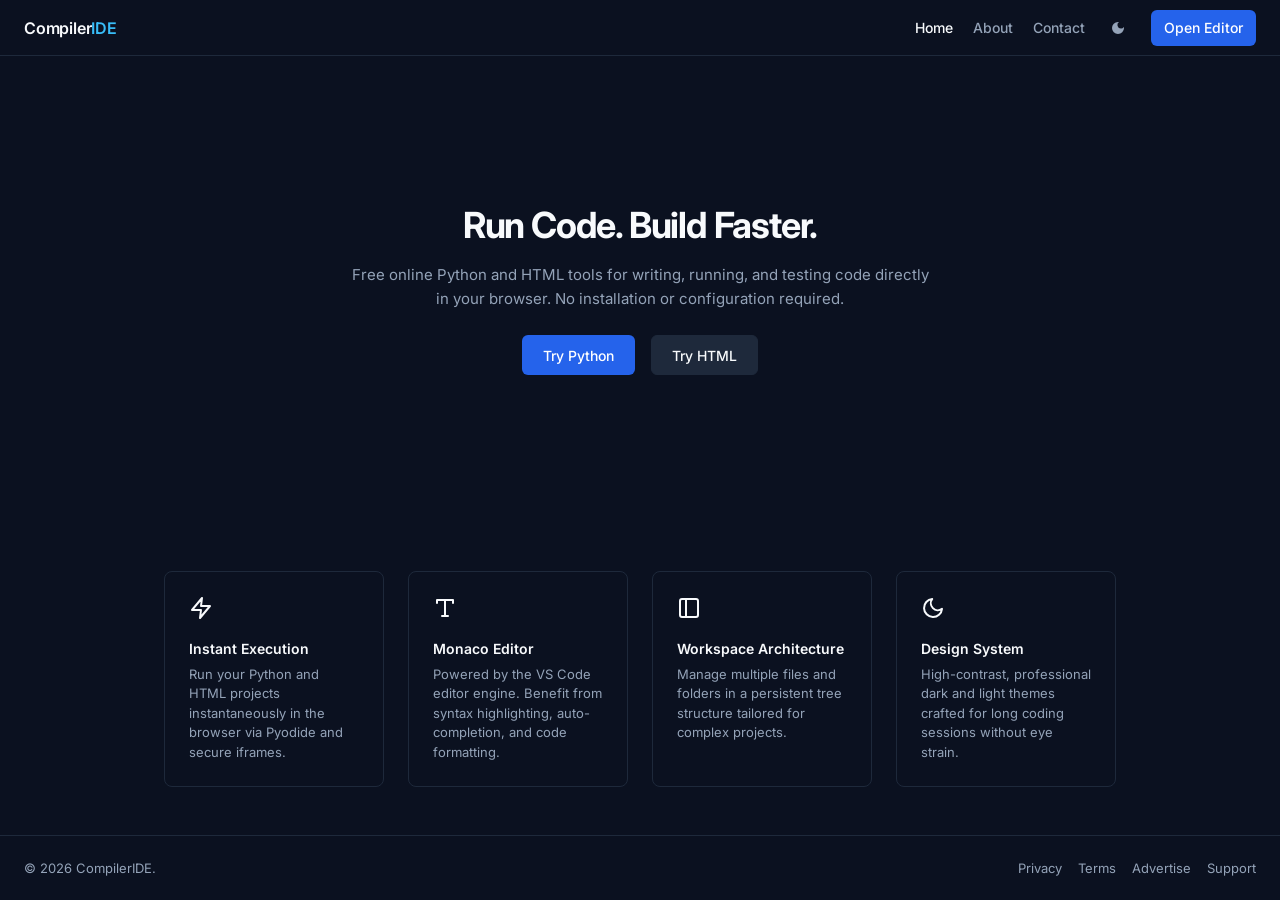
==== frontend/index.html @ 3b5682fc "feat: integrate Google Analytics (GA4) and add sitemap/robots.txt" ====
<!DOCTYPE html>
<html lang="en">

<head>
    <meta charset="UTF-8">
    <meta name="viewport" content="width=device-width, initial-scale=1.0">
    <title>CompilerIDE | Professional Online Code Execution</title>
    <meta name="description"
        content="Professional online coding environment supporting HTML, CSS, JavaScript and Python. Code anywhere, instantly.">
    <link
        href="https://fonts.googleapis.com/css2?family=Inter:wght@400;500;600;700&family=JetBrains+Mono:wght@400;500&display=swap"
        rel="stylesheet">
    <link rel="stylesheet" href="css/reset.css">
    <link rel="stylesheet" href="css/variables.css">
    <link rel="stylesheet" href="css/components.css">
    <link rel="stylesheet" href="css/pages.css">
    <link rel="icon" href="/favicon.svg" type="image/svg+xml">
    <!-- Google tag (gtag.js) -->
    <script async src="https://www.googletagmanager.com/gtag/js?id=G-QVVTV058YR"></script>
    <script>
        window.dataLayer = window.dataLayer || [];
        function gtag() { dataLayer.push(arguments); }
        gtag('js', new Date());

        gtag('config', 'G-QVVTV058YR');
    </script>
</head>

<body class="theme-dark page-static">
    <nav class="page-nav">
        <a href="/" class="logo menu-link">Compiler<span class="highlight">IDE</span></a>
        <div class="page-nav-links">
            <a href="/" class="menu-link active">Home</a>
            <a href="/about" class="menu-link">About</a>
            <a href="/contact" class="menu-link">Contact</a>
            <button id="theme-toggle" class="theme-toggle-btn" title="Toggle Theme">
                <svg class="theme-icon" viewBox="0 0 24 24" fill="currentColor">
                    <path
                        d="M12 3a9 9 0 1 0 9 9c0-.46-.04-.92-.1-1.36a5.389 5.389 0 0 1-4.4 2.26 5.403 5.403 0 0 1-3.14-9.8c-.44-.06-.9-.1-1.36-.1z" />
                </svg>
            </button>
            <a href="/html-compiler" class="btn btn-primary">Open Editor</a>
        </div>
    </nav>

    <!-- Hero Section -->
    <div class="home-container">
        <h1 class="hero-title">Run Code. Build Faster.</h1>
        <p class="hero-subtitle">Free online Python and HTML tools for writing, running, and testing code directly in
            your browser. No installation or configuration required.</p>

        <div class="hero-actions">
            <a href="/python-compiler" class="btn btn-primary btn-large">Try Python</a>
            <a href="/html-compiler" class="btn btn-secondary btn-large">Try HTML</a>
        </div>
    </div>

    <!-- Features Section -->
    <section class="features-section">
        <div class="features-grid">
            <div class="feature-item">
                <svg width="24" height="24" viewBox="0 0 24 24" fill="none" class="feature-icon" stroke="currentColor"
                    stroke-width="2" stroke-linecap="round" stroke-linejoin="round">
                    <polygon points="13 2 3 14 12 14 11 22 21 10 12 10 13 2" />
                </svg>
                <h3>Instant Execution</h3>
                <p>Run your Python and HTML projects instantaneously in the browser via Pyodide and secure iframes.</p>
            </div>
            <div class="feature-item">
                <svg width="24" height="24" viewBox="0 0 24 24" fill="none" class="feature-icon" stroke="currentColor"
                    stroke-width="2" stroke-linecap="round" stroke-linejoin="round">
                    <polyline points="4 7 4 4 20 4 20 7" />
                    <line x1="9" y1="20" x2="15" y2="20" />
                    <line x1="12" y1="4" x2="12" y2="20" />
                </svg>
                <h3>Monaco Editor</h3>
                <p>Powered by the VS Code editor engine. Benefit from syntax highlighting, auto-completion, and code
                    formatting.</p>
            </div>
            <div class="feature-item">
                <svg width="24" height="24" viewBox="0 0 24 24" fill="none" class="feature-icon" stroke="currentColor"
                    stroke-width="2" stroke-linecap="round" stroke-linejoin="round">
                    <rect x="3" y="3" width="18" height="18" rx="2" ry="2" />
                    <line x1="9" y1="3" x2="9" y2="21" />
                </svg>
                <h3>Workspace Architecture</h3>
                <p>Manage multiple files and folders in a persistent tree structure tailored for complex projects.</p>
            </div>
            <div class="feature-item">
                <svg width="24" height="24" viewBox="0 0 24 24" fill="none" class="feature-icon" stroke="currentColor"
                    stroke-width="2" stroke-linecap="round" stroke-linejoin="round">
                    <path d="M21 12.79A9 9 0 1 1 11.21 3 7 7 0 0 0 21 12.79z" />
                </svg>
                <h3>Design System</h3>
                <p>High-contrast, professional dark and light themes crafted for long coding sessions without eye
                    strain.</p>
            </div>
        </div>
    </section>

    <!-- Footer -->
    <footer class="page-footer">
        <div class="footer-left">
            <span>&copy; 2026 CompilerIDE.</span>
        </div>
        <div class="footer-right">
            <a href="/privacy">Privacy</a>
            <a href="/terms">Terms</a>
            <a href="/advertise">Advertise</a>
            <a href="/contact">Support</a>
        </div>
    </footer>

    <script src="js/theme.js?v=4"></script>
</body>

</html>
---- frontend/css/variables.css ----
:root {
    --font-primary: 'Inter', -apple-system, BlinkMacSystemFont, "Segoe UI", Roboto, sans-serif;
    --font-mono: 'JetBrains Mono', 'Fira Code', 'Consolas', 'Courier New', monospace;
    --resizer-size: 6px;
    --header-height: 56px;

    /* Spacing system */
    --space-1: 4px;
    --space-2: 8px;
    --space-3: 12px;
    --space-4: 16px;
    --space-5: 20px;
    --space-6: 24px;
    --space-8: 32px;
    --space-10: 40px;
    --space-12: 48px;
    --space-16: 64px;

    /* Radii */
    --radius-sm: 6px;
    --radius-md: 8px;
    --radius-lg: 12px;

    /* Animation Tokens */
    --transition-fast: 0.15s ease;
}

/* Dark Theme (Professional Slate/Indigo) */
.theme-dark {
    --bg-body: #0B1120;
    --bg-header: #0B1120;
    --bg-panel: #0F172A;
    --bg-console: #0F172A;
    --border-color: #1E293B;

    --text-base: #F8FAFC;
    --text-muted: #94A3B8;
    --text-highlight: #38BDF8;
    --text-error: #F87171;
    --text-warn: #FBBF24;
    --text-info: #38BDF8;
    --text-success: #4ADE80;

    --resizer-bg: #1E293B;
    --resizer-hover: #2563EB;

    --btn-bg: #1E293B;
    --btn-bg-hover: #334155;
    --btn-text: #F8FAFC;

    --btn-primary-bg: #2563EB;
    --btn-primary-hover: #1D4ED8;
    --btn-primary-text: #FFFFFF;

    --btn-danger-bg: #DC2626;
    --btn-danger-hover: #B91C1C;
    --btn-danger-text: #FFFFFF;

    --tab-bg: #0B1120;
    --tab-active-bg: #0F172A;
    --tab-border: #2563EB;
    --tab-hover-bg: #1E293B;
}

/* Light Theme (Muted Whites/Off-whites/Indigo) */
.theme-light {
    --bg-body: #F8FAFC;
    --bg-header: #FFFFFF;
    --bg-panel: #FFFFFF;
    --bg-console: #F8FAFC;
    --border-color: #E2E8F0;

    --text-base: #0F172A;
    --text-muted: #64748B;
    --text-highlight: #2563EB;
    --text-error: #DC2626;
    --text-warn: #D97706;
    --text-info: #2563EB;
    --text-success: #16A34A;

    --resizer-bg: #E2E8F0;
    --resizer-hover: #2563EB;

    --btn-bg: #F1F5F9;
    --btn-bg-hover: #E2E8F0;
    --btn-text: #0F172A;

    --btn-primary-bg: #2563EB;
    --btn-primary-hover: #1D4ED8;
    --btn-primary-text: #FFFFFF;

    --btn-danger-bg: #DC2626;
    --btn-danger-hover: #B91C1C;
    --btn-danger-text: #FFFFFF;

    --tab-bg: #F8FAFC;
    --tab-active-bg: #FFFFFF;
    --tab-border: #2563EB;
    --tab-hover-bg: #F1F5F9;
}
---- frontend/css/components.css ----
/* Buttons */
.btn {
    padding: 0 var(--space-3);
    height: 36px;
    font-size: 14px;
    font-weight: 500;
    border-radius: var(--radius-sm);
    background-color: var(--btn-bg);
    color: var(--btn-text);
    border: 1px solid var(--border-color);
    transition: background-color var(--transition-fast), border-color var(--transition-fast);
    display: inline-flex;
    align-items: center;
    justify-content: center;
    cursor: pointer;
    font-family: inherit;
    gap: var(--space-2);
}

.btn:hover:not(:disabled) {
    background-color: var(--btn-bg-hover);
}

.btn:disabled {
    opacity: 0.5;
    cursor: not-allowed;
}

.btn-primary {
    background-color: var(--btn-primary-bg);
    color: var(--btn-primary-text);
    border-color: transparent;
}

.btn-primary:hover:not(:disabled) {
    background-color: var(--btn-primary-hover);
}

.btn-danger {
    background-color: var(--btn-danger-bg);
    color: var(--btn-danger-text);
    border-color: transparent;
}

.btn-danger:hover:not(:disabled) {
    background-color: var(--btn-danger-hover);
}

.btn-small {
    height: 28px;
    padding: 0 var(--space-2);
    font-size: 13px;
}

.btn-active {
    background-color: var(--btn-primary-bg) !important;
    color: #fff !important;
    border-color: transparent !important;
}

.header-actions {
    display: flex;
    gap: var(--space-2);
    align-items: center;
}

.header-divider {
    width: 1px;
    height: 20px;
    background-color: var(--border-color);
    margin: 0 var(--space-1);
}

.lang-selector {
    background-color: var(--bg-body);
    color: var(--text-base);
    border: 1px solid var(--border-color);
    border-radius: var(--radius-sm);
    padding: var(--space-1) var(--space-4) var(--space-1) var(--space-2);
    font-family: inherit;
    font-size: 13px;
    height: 28px;
    outline: none;
    cursor: pointer;
    transition: border-color var(--transition-fast);
}

.lang-selector:hover,
.lang-selector:focus {
    border-color: var(--text-highlight);
}

/* Tabs */
.editor-tabs {
    display: flex;
    gap: 0;
    height: 100%;
    align-items: flex-end;
}

.tab {
    padding: var(--space-2) var(--space-4);
    background-color: var(--tab-bg);
    color: var(--text-muted);
    font-size: 14px;
    border-radius: 0;
    border-top: 2px solid transparent;
    transition: all var(--transition-fast);
    cursor: pointer;
    outline: none;
    border: none;
    border-right: 1px solid var(--border-color);
}

.tab:hover {
    background-color: var(--tab-hover-bg);
    color: var(--text-base);
}

.tab.active {
    background-color: var(--tab-active-bg);
    border-top: 2px solid var(--tab-border);
    color: var(--text-base);
    font-weight: 500;
}

/* Toggle Switch */
.theme-toggle {
    display: flex;
    align-items: center;
    margin-left: var(--space-3);
}

.switch {
    position: relative;
    display: inline-block;
    width: 36px;
    height: 20px;
}

.switch input {
    opacity: 0;
    width: 0;
    height: 0;
}

.slider {
    position: absolute;
    cursor: pointer;
    top: 0;
    left: 0;
    right: 0;
    bottom: 0;
    background-color: var(--border-color);
    transition: .2s ease;
}

.slider:before {
    position: absolute;
    content: "";
    height: 14px;
    width: 14px;
    left: 3px;
    bottom: 3px;
    background-color: var(--text-muted);
    transition: .2s ease;
}

input:checked+.slider {
    background-color: var(--btn-primary-bg);
}

input:checked+.slider:before {
    transform: translateX(16px);
    background-color: #FFFFFF;
}

.slider.round {
    border-radius: var(--radius-lg);
}

.slider.round:before {
    border-radius: 50%;
}

/* Checkbox */
.checkbox-label {
    font-size: 14px;
    display: flex;
    align-items: center;
    gap: var(--space-2);
    cursor: pointer;
    color: var(--text-base);
}

/* Toast Notifications */
.toast {
    position: fixed;
    bottom: var(--space-6);
    left: 50%;
    transform: translateX(-50%) translateY(8px);
    background-color: var(--bg-panel);
    color: var(--text-base);
    border: 1px solid var(--border-color);
    border-radius: var(--radius-sm);
    padding: var(--space-2) var(--space-4);
    font-size: 13px;
    font-family: var(--font-primary);
    box-shadow: 0 4px 12px rgba(0, 0, 0, 0.15);
    z-index: 9999;
    opacity: 0;
    transition: opacity 0.2s ease, transform 0.2s ease;
    pointer-events: none;
}

.toast.toast-visible {
    opacity: 1;
    transform: translateX(-50%) translateY(0);
}

.toast.toast-success {
    border-color: #16A34A;
}

.toast.toast-error {
    border-color: var(--btn-danger-bg);
}

.toast.toast-info {
    border-color: var(--btn-primary-bg);
}

/* Snippets Panel */
.snippets-panel {
    position: fixed;
    width: 280px;
    background-color: var(--bg-panel);
    border: 1px solid var(--border-color);
    border-radius: var(--radius-md);
    box-shadow: 0 8px 24px rgba(0, 0, 0, 0.2);
    z-index: 200;
    overflow: hidden;
}

.snippets-panel.hidden {
    display: none;
}

.snippets-header {
    padding: var(--space-2) var(--space-4);
    font-size: 12px;
    font-weight: 600;
    text-transform: uppercase;
    letter-spacing: 0.05em;
    color: var(--text-muted);
    border-bottom: 1px solid var(--border-color);
    background-color: var(--bg-header);
}

.snippets-list {
    list-style: none;
    padding: var(--space-2) 0;
    max-height: 320px;
    overflow-y: auto;
}

.snippet-item {
    display: flex;
    flex-direction: column;
    padding: var(--space-2) var(--space-4);
    cursor: pointer;
    transition: background-color var(--transition-fast);
}

.snippet-item:hover {
    background-color: var(--btn-bg-hover);
}

.snippet-label {
    font-size: 13px;
    font-weight: 500;
    color: var(--text-base);
}

.snippet-desc {
    font-size: 12px;
    color: var(--text-muted);
    margin-top: 2px;
}
---- frontend/css/pages.css ----
body.page-static {
    background-color: var(--bg-body);
    color: var(--text-base);
    min-height: 100vh;
    display: flex;
    flex-direction: column;
    font-family: var(--font-primary);
    margin: 0;
    padding: 0;
    overflow-y: auto !important;
}

/* ===== Page Navigation ===== */
.page-nav {
    width: 100%;
    height: var(--header-height);
    background-color: var(--bg-header);
    border-bottom: 1px solid var(--border-color);
    padding: 0 var(--space-6);
    display: flex;
    justify-content: space-between;
    align-items: center;
    position: sticky;
    top: 0;
    z-index: 100;
}

.page-nav .logo {
    text-decoration: none;
    font-weight: 600;
    font-size: 16px;
    color: var(--text-base);
    letter-spacing: -0.2px;
}

.page-nav .logo .highlight {
    color: var(--text-highlight);
}

.page-nav-links {
    display: flex;
    gap: var(--space-5);
    align-items: center;
}

.page-nav-links a:not(.btn) {
    color: var(--text-muted);
    text-decoration: none;
    font-size: 14px;
    font-weight: 500;
    transition: color var(--transition-fast);
}

.page-nav-links a:not(.btn):hover,
.page-nav-links a.active:not(.btn) {
    color: var(--text-base);
}

.theme-toggle-btn {
    background: transparent;
    border: 1px solid transparent;
    color: var(--text-muted);
    cursor: pointer;
    padding: var(--space-1);
    display: flex;
    align-items: center;
    justify-content: center;
    border-radius: var(--radius-sm);
    transition: background-color var(--transition-fast), color var(--transition-fast);
}

.theme-toggle-btn:hover {
    background: var(--btn-bg);
    color: var(--text-base);
}

.theme-icon {
    width: 16px;
    height: 16px;
}

/* ===== Page Container (For Privacy/Terms/Contact) ===== */
.page-container {
    width: 100%;
    max-width: 760px;
    margin: var(--space-16) auto;
    background-color: transparent;
    padding: 0 var(--space-6);
}

.page-container h1 {
    font-size: 28px;
    color: var(--text-base);
    font-weight: 600;
    margin-bottom: var(--space-6);
    letter-spacing: -0.3px;
}

.page-container h2 {
    font-size: 20px;
    color: var(--text-base);
    font-weight: 600;
    margin-top: var(--space-8);
    margin-bottom: var(--space-4);
}

.page-container p,
.page-container ul {
    font-size: 14px;
    line-height: 1.6;
    color: var(--text-muted);
    margin-bottom: var(--space-4);
}

.page-container ul {
    padding-left: var(--space-5);
}

.page-container a {
    color: var(--text-highlight);
    text-decoration: none;
}

.page-container a:hover {
    text-decoration: underline;
}

/* ===== Homepage Hero ===== */
.home-container {
    display: flex;
    flex-direction: column;
    align-items: center;
    justify-content: center;
    text-align: center;
    padding: 80px var(--space-6);
    flex: 1;
}

.hero-title {
    font-size: 36px;
    color: var(--text-base);
    letter-spacing: -1.2px;
    font-weight: 700;
    margin-bottom: var(--space-4);
}

.hero-subtitle {
    font-size: 15px;
    color: var(--text-muted);
    max-width: 580px;
    margin-bottom: var(--space-6);
    line-height: 1.6;
}

.hero-actions {
    display: flex;
    gap: var(--space-4);
}

.btn-large {
    height: 40px;
    padding: 0 var(--space-5);
    font-size: 14px;
}

.btn-secondary {
    background-color: var(--btn-bg);
    color: var(--btn-text);
    border: 1px solid var(--border-color);
}

.btn-secondary:hover {
    background-color: var(--btn-bg-hover);
}

/* ===== Features Section ===== */
.features-section {
    width: 100%;
    max-width: 1000px;
    margin: 0 auto;
    padding: var(--space-12) var(--space-6);
}

.features-grid {
    display: grid;
    grid-template-columns: repeat(auto-fit, minmax(220px, 1fr));
    gap: var(--space-6);
}

.feature-item {
    padding: var(--space-6);
    background: transparent;
    border: 1px solid var(--border-color);
    border-radius: var(--radius-md);
    text-align: left;
}

.feature-icon {
    margin-bottom: var(--space-4);
    color: var(--text-base);
}

.feature-item h3 {
    font-size: 14px;
    font-weight: 600;
    color: var(--text-base);
    margin-bottom: var(--space-2);
}

.feature-item p {
    color: var(--text-muted);
    font-size: 13px;
    line-height: 1.5;
}

/* ===== Contact Form ===== */
.contact-form {
    display: flex;
    flex-direction: column;
    gap: var(--space-4);
    max-width: 480px;
}

.contact-form input,
.contact-form textarea {
    width: 100%;
    padding: var(--space-3) var(--space-4);
    background: transparent;
    border: 1px solid var(--border-color);
    border-radius: var(--radius-sm);
    color: var(--text-base);
    font-family: inherit;
    font-size: 14px;
    outline: none;
    transition: border-color var(--transition-fast);
}

.contact-form input:focus,
.contact-form textarea:focus {
    border-color: var(--text-highlight);
}

.contact-form button {
    align-self: flex-start;
}

/* ===== Global Page Footer ===== */
.page-footer {
    width: 100%;
    padding: var(--space-6);
    border-top: 1px solid var(--border-color);
    display: flex;
    justify-content: space-between;
    align-items: center;
    margin-top: auto;
}

.page-footer .footer-left {
    color: var(--text-muted);
    font-size: 13px;
}

.page-footer .footer-right {
    display: flex;
    gap: var(--space-4);
}

.page-footer .footer-right a {
    color: var(--text-muted);
    text-decoration: none;
    font-size: 13px;
}

.page-footer .footer-right a:hover {
    color: var(--text-base);
}

/* ===== Responsive ===== */
@media (max-width: 768px) {
    .page-nav {
        padding: 0 var(--space-4);
    }

    .page-nav-links {
        gap: var(--space-3);
    }

    .page-nav .logo span {
        display: none;
    }

    .home-container {
        padding: var(--space-12) var(--space-4);
    }

    .hero-title {
        font-size: 32px;
    }

    .hero-actions {
        flex-direction: column;
        width: 100%;
        max-width: 300px;
    }

    .features-grid {
        grid-template-columns: 1fr;
    }
}
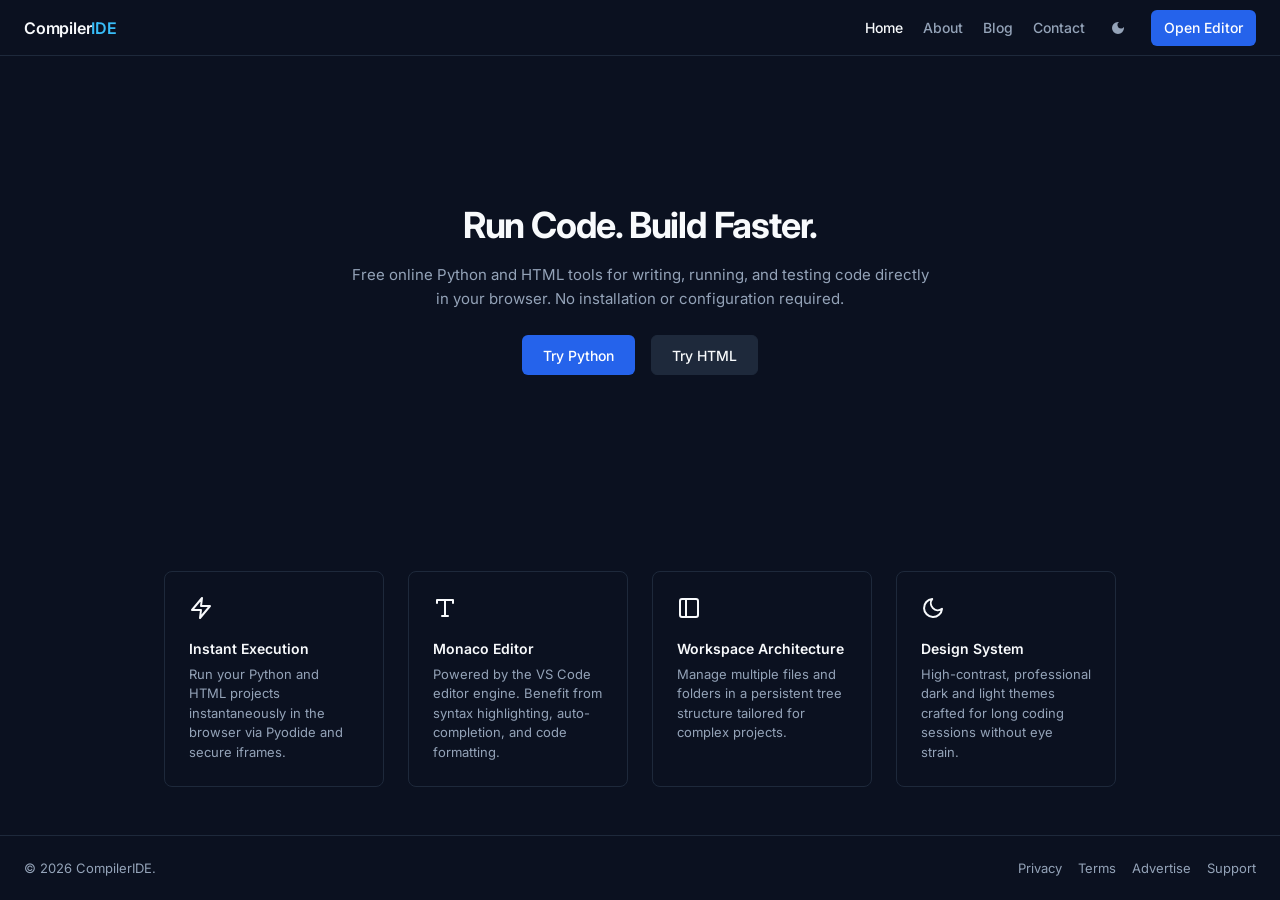
==== commit 22c710d9: "feat: complete headless WP blog implementation" ====
--- a/frontend/index.html
+++ b/frontend/index.html
@@ -32,6 +32,7 @@
         <div class="page-nav-links">
             <a href="/" class="menu-link active">Home</a>
             <a href="/about" class="menu-link">About</a>
+            <a href="/blog" class="menu-link">Blog</a>
             <a href="/contact" class="menu-link">Contact</a>
             <button id="theme-toggle" class="theme-toggle-btn" title="Toggle Theme">
                 <svg class="theme-icon" viewBox="0 0 24 24" fill="currentColor">
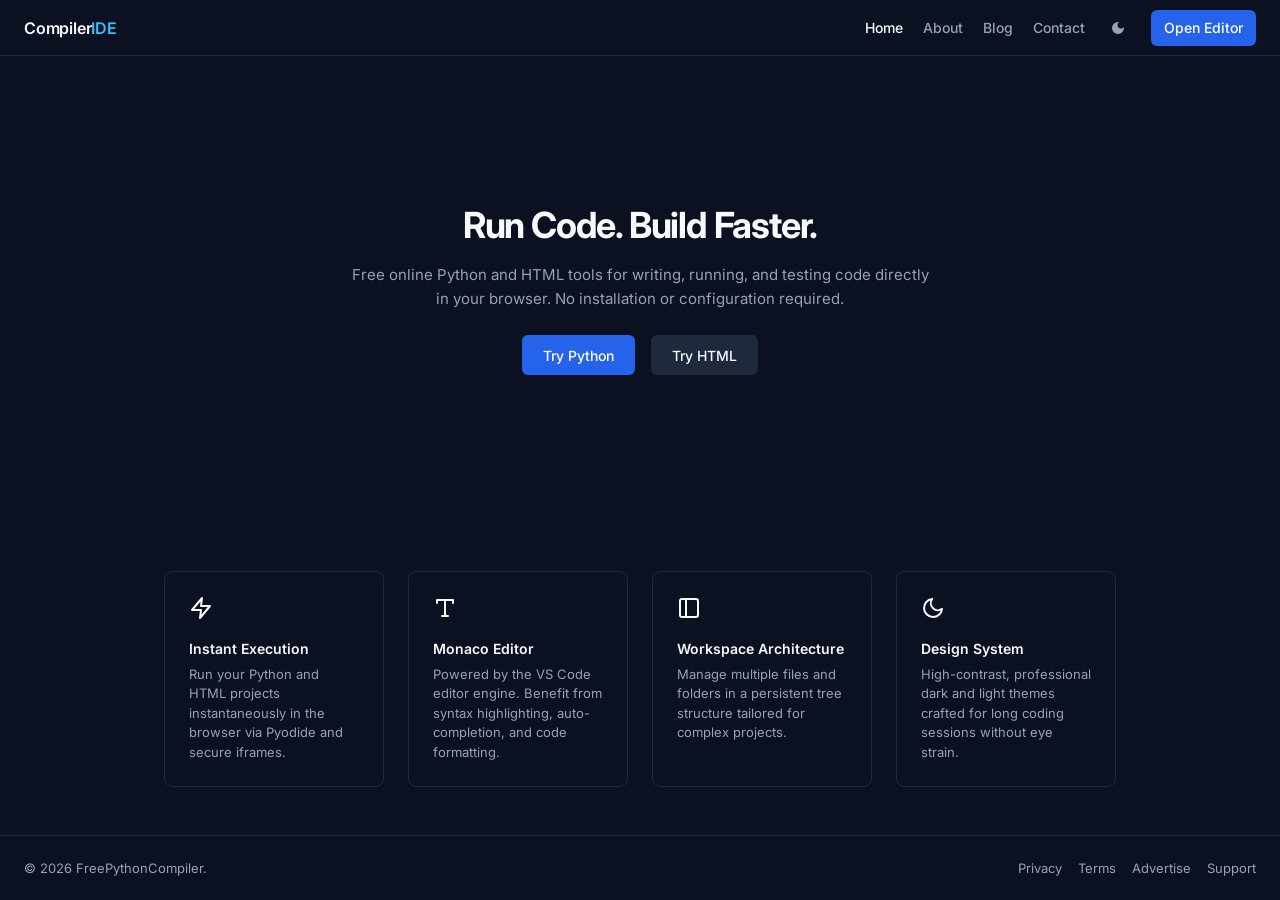
==== commit fce70d21: "feat: rebrand to FreePythonCompiler and integrate matplotlib pyodide plotting" ====
--- a/frontend/index.html
+++ b/frontend/index.html
@@ -4,7 +4,7 @@
 <head>
     <meta charset="UTF-8">
     <meta name="viewport" content="width=device-width, initial-scale=1.0">
-    <title>CompilerIDE | Professional Online Code Execution</title>
+    <title>FreePythonCompiler | Professional Online Code Execution</title>
     <meta name="description"
         content="Professional online coding environment supporting HTML, CSS, JavaScript and Python. Code anywhere, instantly.">
     <link
@@ -15,6 +15,41 @@
     <link rel="stylesheet" href="css/components.css">
     <link rel="stylesheet" href="css/pages.css">
     <link rel="icon" href="/favicon.svg" type="image/svg+xml">
+    <!-- Canonical URL -->
+    <link rel="canonical" href="https://freepythoncompiler.com/" />
+
+    <!-- Open Graph / Facebook -->
+    <meta property="og:type" content="website">
+    <meta property="og:url" content="https://freepythoncompiler.com/">
+    <meta property="og:title" content="FreePythonCompiler - Free Online Python & HTML Compiler">
+    <meta property="og:description"
+        content="Run Python and HTML code instantly in your browser with FreePythonCompiler. Fast, free, and secure online compiler.">
+
+    <!-- Twitter -->
+    <meta property="twitter:card" content="summary_large_image">
+    <meta property="twitter:url" content="https://freepythoncompiler.com/">
+    <meta property="twitter:title" content="FreePythonCompiler - Free Online Python & HTML Compiler">
+    <meta property="twitter:description"
+        content="Run Python and HTML code instantly in your browser with FreePythonCompiler. Fast, free, and secure online compiler.">
+
+    <!-- AEO Structured Data Schema -->
+    <script type="application/ld+json">
+    {
+      "@context": "https://schema.org",
+      "@type": "SoftwareApplication",
+      "name": "FreePythonCompiler",
+      "operatingSystem": "Web",
+      "applicationCategory": "DeveloperApplication",
+      "url": "https://freepythoncompiler.com/",
+      "description": "A free, fast, and secure online compiler platform for Python and HTML.",
+      "offers": {
+        "@type": "Offer",
+        "price": "0",
+        "priceCurrency": "USD"
+      }
+    }
+    </script>
+
     <!-- Google tag (gtag.js) -->
     <script async src="https://www.googletagmanager.com/gtag/js?id=G-QVVTV058YR"></script>
     <script>
@@ -102,7 +137,7 @@
     <!-- Footer -->
     <footer class="page-footer">
         <div class="footer-left">
-            <span>&copy; 2026 CompilerIDE.</span>
+            <span>&copy; 2026 FreePythonCompiler.</span>
         </div>
         <div class="footer-right">
             <a href="/privacy">Privacy</a>
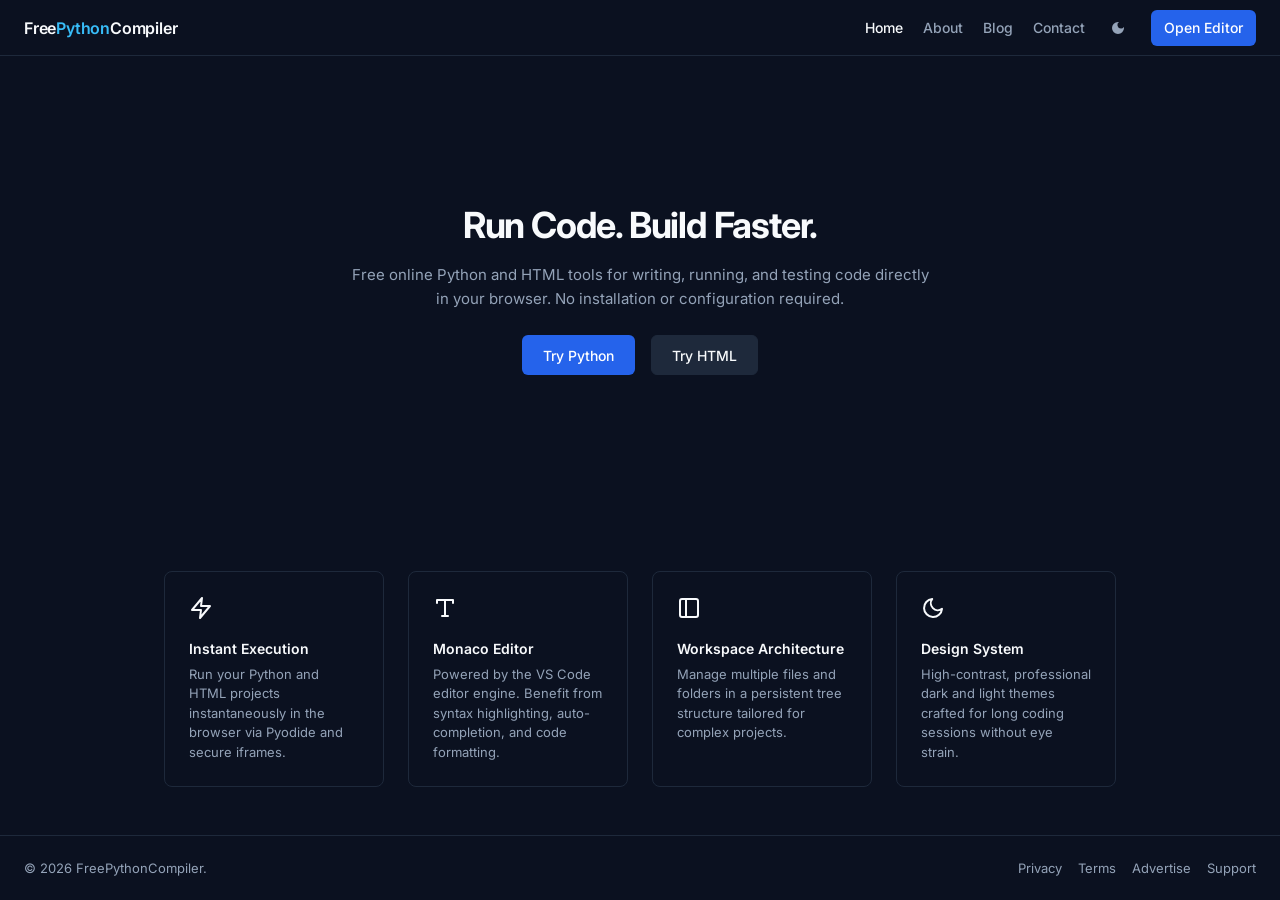
==== commit a35c17e3: "fix: update logo branding from CompilerIDE to FreePythonCompiler across all pages" ====
--- a/frontend/index.html
+++ b/frontend/index.html
@@ -63,7 +63,7 @@
 
 <body class="theme-dark page-static">
     <nav class="page-nav">
-        <a href="/" class="logo menu-link">Compiler<span class="highlight">IDE</span></a>
+        <a href="/" class="logo menu-link">Free<span class="highlight">Python</span>Compiler</a>
         <div class="page-nav-links">
             <a href="/" class="menu-link active">Home</a>
             <a href="/about" class="menu-link">About</a>
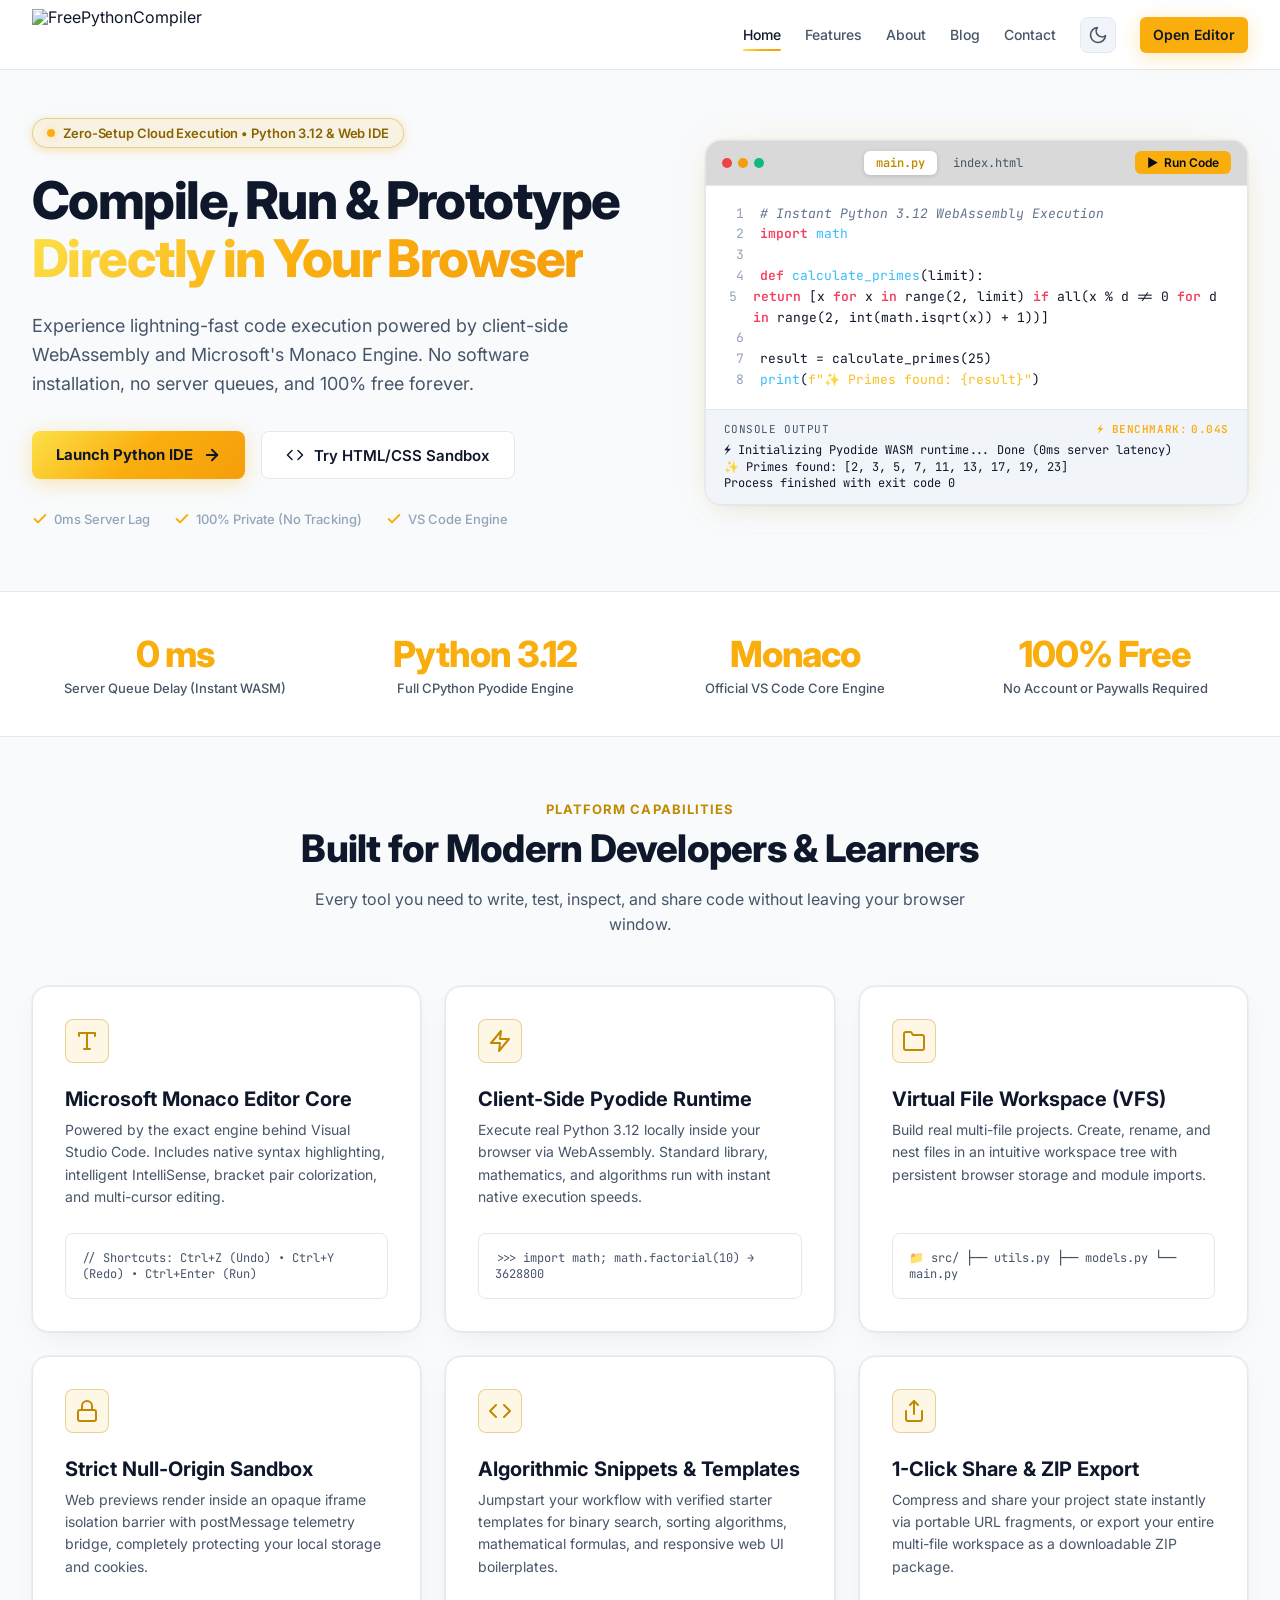
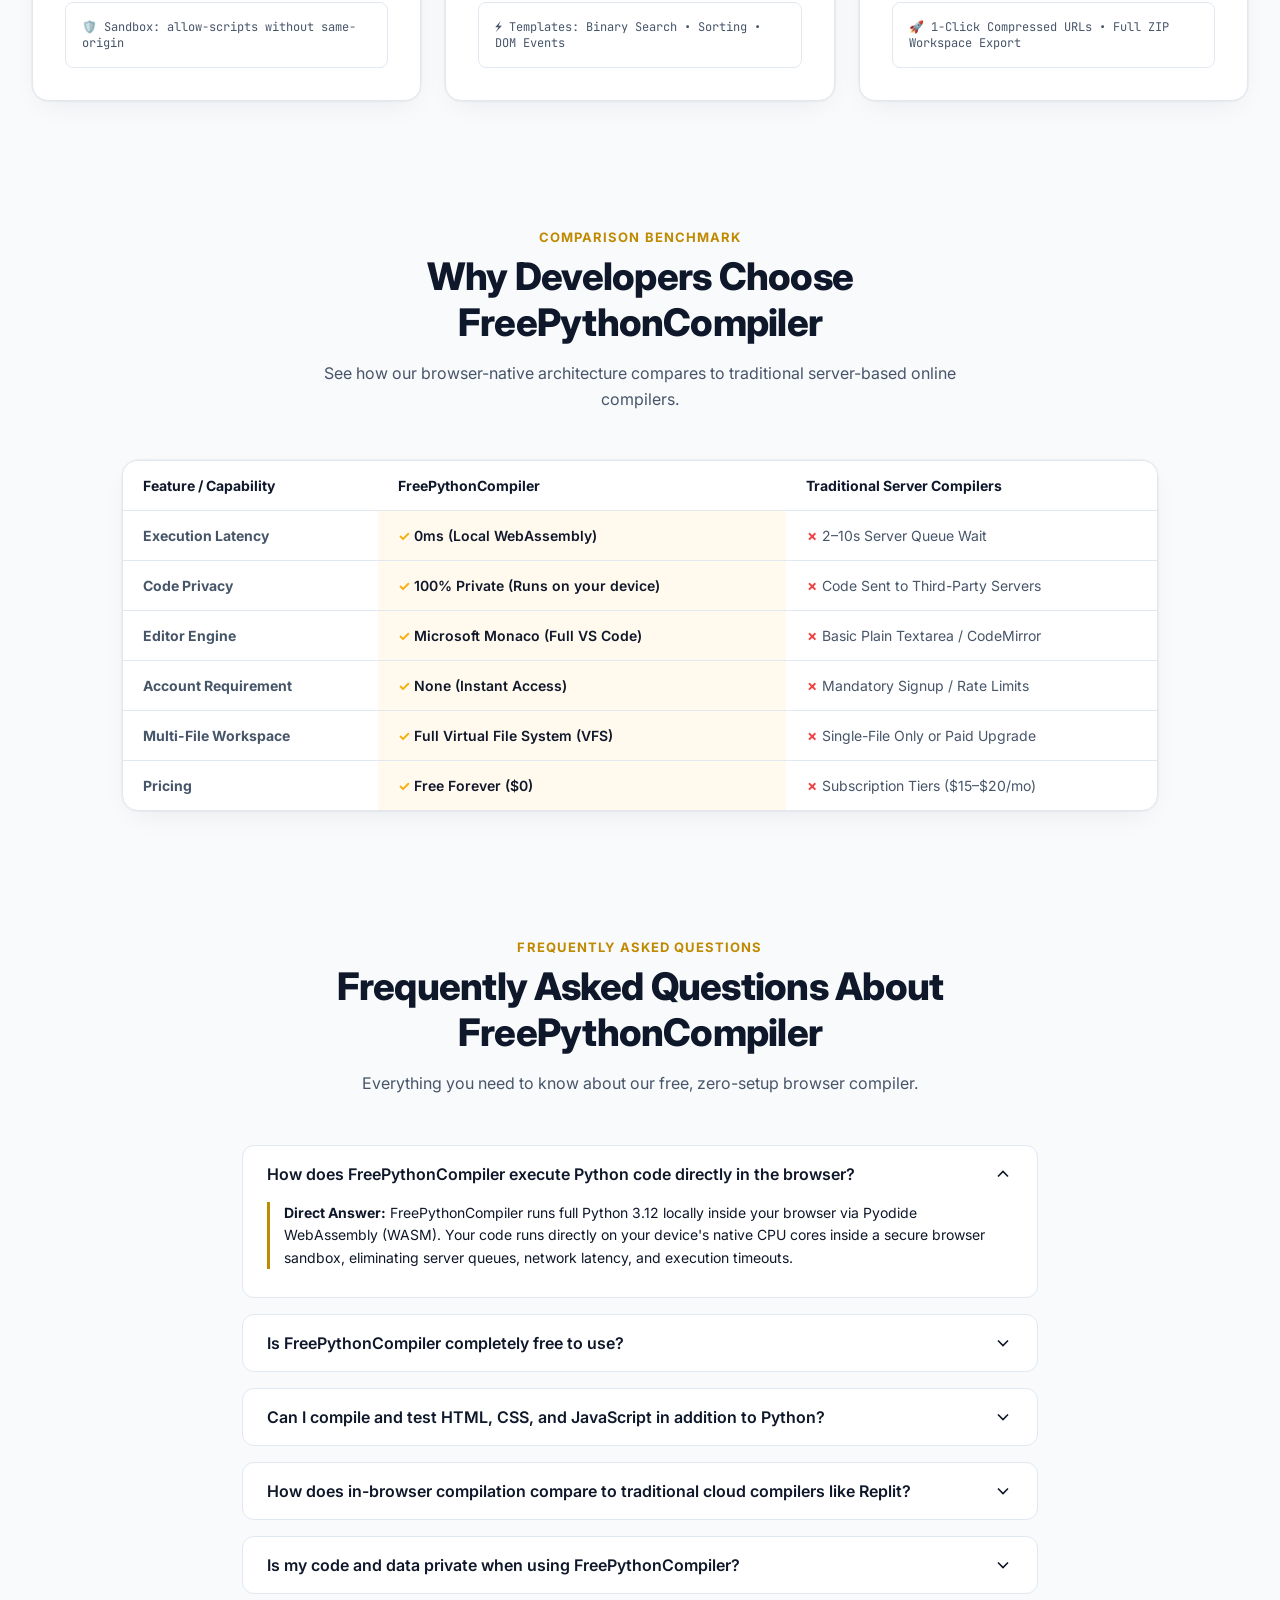
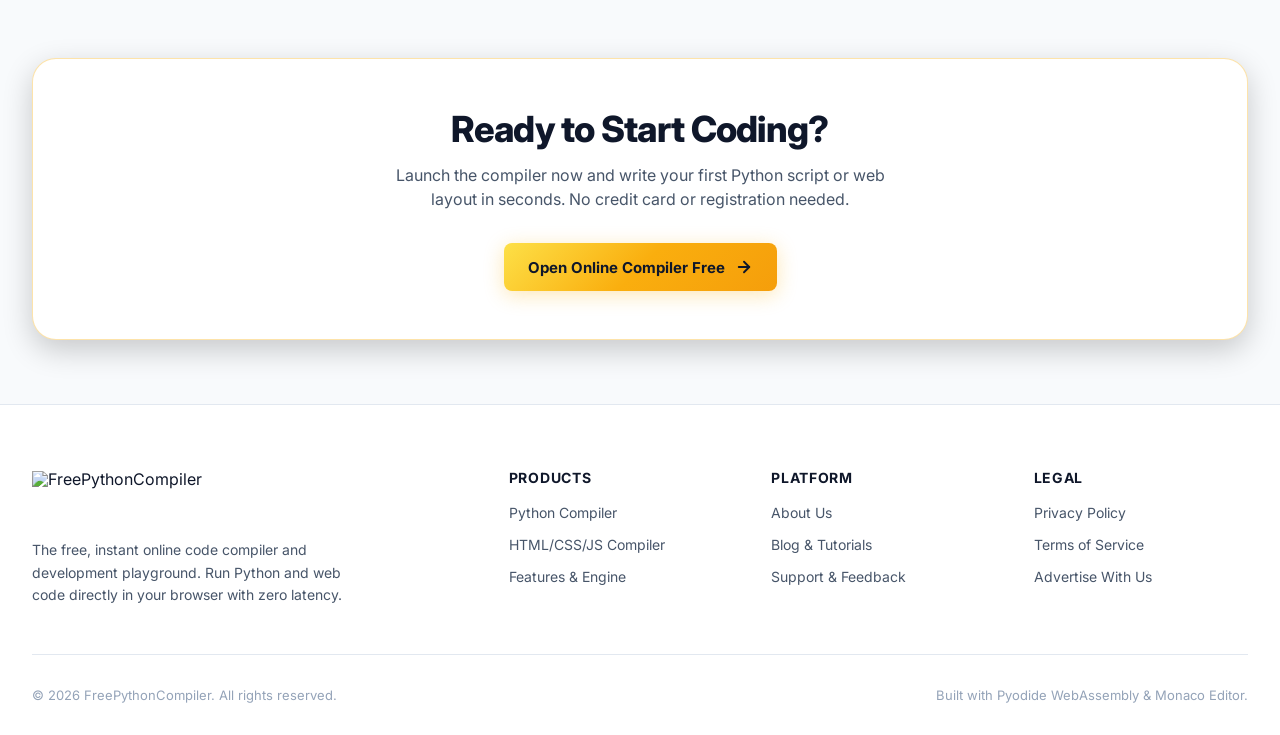
==== commit c9ed8b45: "feat: design system branding, 20-point SEO/GEO optimization, and consistent UI/FAQ architecture" ====
--- a/frontend/index.html
+++ b/frontend/index.html
@@ -4,52 +4,31 @@
 <head>
     <meta charset="UTF-8">
     <meta name="viewport" content="width=device-width, initial-scale=1.0">
-    <title>FreePythonCompiler | Professional Online Code Execution</title>
-    <meta name="description"
-        content="Professional online coding environment supporting HTML, CSS, JavaScript and Python. Code anywhere, instantly.">
-    <link
-        href="https://fonts.googleapis.com/css2?family=Inter:wght@400;500;600;700&family=JetBrains+Mono:wght@400;500&display=swap"
-        rel="stylesheet">
+    <title>Free Online Python Compiler & Web IDE | FreePythonCompiler</title>
+    <meta name="robots" content="index, follow, max-image-preview:large, max-snippet:-1, max-video-preview:-1">
+    <meta name="description" content="Run Python 3.12 and web code instantly in your browser with zero latency. Free Monaco Editor with Pyodide WebAssembly. No setup or account required.">
+    
+    <!-- Google Fonts -->
+    <link rel="preconnect" href="https://fonts.googleapis.com">
+    <link rel="preconnect" href="https://fonts.gstatic.com" crossorigin>
+    <link href="https://fonts.googleapis.com/css2?family=Inter:wght@400;500;600;700;800&family=JetBrains+Mono:wght@400;500;600&display=swap" rel="stylesheet">
+    
+    <!-- Stylesheets -->
     <link rel="stylesheet" href="css/reset.css">
     <link rel="stylesheet" href="css/variables.css">
     <link rel="stylesheet" href="css/components.css">
     <link rel="stylesheet" href="css/pages.css">
-    <link rel="icon" href="/favicon.svg" type="image/svg+xml">
+    <link rel="icon" type="image/svg+xml" href="/favicon.svg">
+    <link rel="alternate icon" href="/favicon.ico">
+    <link rel="icon" type="image/png" sizes="32x32" href="/favicon-32x32.png">
+    <link rel="apple-touch-icon" sizes="180x180" href="/apple-touch-icon.png">
+    
     <!-- Canonical URL -->
-    <link rel="canonical" href="https://freepythoncompiler.com/" />
+    <link rel="canonical" href="https://freepythoncompiler.com/">
 
     <!-- Open Graph / Facebook -->
-    <meta property="og:type" content="website">
-    <meta property="og:url" content="https://freepythoncompiler.com/">
-    <meta property="og:title" content="FreePythonCompiler - Free Online Python & HTML Compiler">
-    <meta property="og:description"
-        content="Run Python and HTML code instantly in your browser with FreePythonCompiler. Fast, free, and secure online compiler.">
-
     <!-- Twitter -->
-    <meta property="twitter:card" content="summary_large_image">
-    <meta property="twitter:url" content="https://freepythoncompiler.com/">
-    <meta property="twitter:title" content="FreePythonCompiler - Free Online Python & HTML Compiler">
-    <meta property="twitter:description"
-        content="Run Python and HTML code instantly in your browser with FreePythonCompiler. Fast, free, and secure online compiler.">
-
-    <!-- AEO Structured Data Schema -->
-    <script type="application/ld+json">
-    {
-      "@context": "https://schema.org",
-      "@type": "SoftwareApplication",
-      "name": "FreePythonCompiler",
-      "operatingSystem": "Web",
-      "applicationCategory": "DeveloperApplication",
-      "url": "https://freepythoncompiler.com/",
-      "description": "A free, fast, and secure online compiler platform for Python and HTML.",
-      "offers": {
-        "@type": "Offer",
-        "price": "0",
-        "priceCurrency": "USD"
-      }
-    }
-    </script>
-
+    <!-- AEO / GEO Structured Data Schemas -->
     <!-- Google tag (gtag.js) -->
     <script async src="https://www.googletagmanager.com/gtag/js?id=G-QVVTV058YR"></script>
     <script>
@@ -59,95 +38,561 @@
 
         gtag('config', 'G-QVVTV058YR');
     </script>
+    <meta property="og:site_name" content="FreePythonCompiler">
+    <meta property="og:type" content="website">
+    <meta property="og:title" content="Free Online Python Compiler & Web IDE | FreePythonCompiler">
+    <meta property="og:description" content="Run Python 3.12 and web code instantly in your browser with zero latency. Free Monaco Editor with Pyodide WebAssembly. No setup or account required.">
+    <meta property="og:url" content="https://freepythoncompiler.com/">
+    <meta property="og:image" content="https://freepythoncompiler.com/images/og-image.png">
+    <meta property="og:image:width" content="1200">
+    <meta property="og:image:height" content="630">
+    <meta name="twitter:card" content="summary_large_image">
+    <meta name="twitter:title" content="Free Online Python Compiler & Web IDE | FreePythonCompiler">
+    <meta name="twitter:description" content="Run Python 3.12 and web code instantly in your browser with zero latency. Free Monaco Editor with Pyodide WebAssembly. No setup or account required.">
+    <meta name="twitter:image" content="https://freepythoncompiler.com/images/og-image.png">
+    <meta name="google-site-verification" content="G-QVVTV058YR-site-verification">
+    <script type="application/ld+json">
+    {
+      "@context": "https://schema.org",
+      "@graph": [
+        {
+          "@type": "WebSite",
+          "@id": "https://freepythoncompiler.com/#website",
+          "url": "https://freepythoncompiler.com/",
+          "name": "FreePythonCompiler",
+          "alternateName": "FPC",
+          "description": "Free Online Python and Web Code Compiler powered by WebAssembly",
+          "potentialAction": {
+            "@type": "SearchAction",
+            "target": "https://freepythoncompiler.com/blog?s={search_term_string}",
+            "query-input": "required name=search_term_string"
+          }
+        },
+        {
+          "@type": "SoftwareApplication",
+          "@id": "https://freepythoncompiler.com/#software",
+          "name": "FreePythonCompiler",
+          "operatingSystem": "All modern browsers (Chrome, Edge, Firefox, Safari)",
+          "applicationCategory": "DeveloperApplication",
+          "offers": {
+            "@type": "Offer",
+            "price": "0",
+            "priceCurrency": "USD"
+          },
+          "featureList": [
+            "In-browser Python 3.12 execution via Pyodide WebAssembly",
+            "Full HTML, CSS, JavaScript web compiler",
+            "Microsoft Monaco code editor with IntelliSense",
+            "Zero server lag and complete client-side privacy"
+          ]
+        },
+        {
+          "@type": "Organization",
+          "@id": "https://freepythoncompiler.com/#organization",
+          "name": "FreePythonCompiler",
+          "url": "https://freepythoncompiler.com/",
+          "logo": "https://freepythoncompiler.com/images/logo-dark.svg"
+        }
+      ]
+    }
+    </script>
+    <script type="application/ld+json">
+{
+  "@context": "https://schema.org",
+  "@type": "FAQPage",
+  "mainEntity": [
+    {
+      "@type": "Question",
+      "name": "How does FreePythonCompiler execute Python code directly in the browser?",
+      "acceptedAnswer": {
+        "@type": "Answer",
+        "text": "FreePythonCompiler runs full Python 3.12 locally inside your browser via Pyodide WebAssembly (WASM). Your code runs directly on your device's native CPU cores inside a secure browser sandbox, eliminating server queues, network latency, and execution timeouts."
+      }
+    },
+    {
+      "@type": "Question",
+      "name": "Is FreePythonCompiler completely free to use?",
+      "acceptedAnswer": {
+        "@type": "Answer",
+        "text": "Yes, FreePythonCompiler is 100% free with no hidden fees, paid tiers, or account requirements. You can run Python, HTML, CSS, and JavaScript scripts without creating an account or entering payment details."
+      }
+    },
+    {
+      "@type": "Question",
+      "name": "Can I compile and test HTML, CSS, and JavaScript in addition to Python?",
+      "acceptedAnswer": {
+        "@type": "Answer",
+        "text": "Yes. In addition to Python, FreePythonCompiler features a live Web Compiler tab. You can write HTML5, CSS3, and modern JavaScript with real-time browser preview, console telemetry, and responsive layout testing."
+      }
+    },
+    {
+      "@type": "Question",
+      "name": "How does in-browser compilation compare to traditional cloud compilers like Replit?",
+      "acceptedAnswer": {
+        "@type": "Answer",
+        "text": "Traditional cloud compilers send your code over the internet to remote servers, incurring cold-start delays, queue limits, and potential privacy risks. FreePythonCompiler compiles and runs code entirely on your machine via WebAssembly, delivering 0ms queue delay and complete privacy."
+      }
+    },
+    {
+      "@type": "Question",
+      "name": "Is my code and data private when using FreePythonCompiler?",
+      "acceptedAnswer": {
+        "@type": "Answer",
+        "text": "Yes, absolutely. Because the execution engine is powered by client-side WebAssembly, your code never leaves your computer. We do not store, log, or inspect your source code on any remote servers."
+      }
+    }
+  ]
+}
+    </script>
 </head>
 
 <body class="theme-dark page-static">
+    <!-- Navbar -->
     <nav class="page-nav">
-        <a href="/" class="logo menu-link">Free<span class="highlight">Python</span>Compiler</a>
+        <a href="/" class="logo menu-link" aria-label="FreePythonCompiler Home">
+            <img src="/images/logo-dark.svg" alt="FreePythonCompiler" class="brand-logo logo-dark">
+            <img src="/images/logo-light.svg" alt="FreePythonCompiler" class="brand-logo logo-light">
+        </a>
         <div class="page-nav-links">
             <a href="/" class="menu-link active">Home</a>
+            <a href="/features" class="menu-link">Features</a>
             <a href="/about" class="menu-link">About</a>
             <a href="/blog" class="menu-link">Blog</a>
             <a href="/contact" class="menu-link">Contact</a>
-            <button id="theme-toggle" class="theme-toggle-btn" title="Toggle Theme">
+            <button id="theme-toggle" class="theme-toggle-btn" title="Toggle Theme" aria-label="Toggle Theme">
                 <svg class="theme-icon" viewBox="0 0 24 24" fill="currentColor">
-                    <path
-                        d="M12 3a9 9 0 1 0 9 9c0-.46-.04-.92-.1-1.36a5.389 5.389 0 0 1-4.4 2.26 5.403 5.403 0 0 1-3.14-9.8c-.44-.06-.9-.1-1.36-.1z" />
+                    <path d="M12 3a9 9 0 1 0 9 9c0-.46-.04-.92-.1-1.36a5.389 5.389 0 0 1-4.4 2.26 5.403 5.403 0 0 1-3.14-9.8c-.44-.06-.9-.1-1.36-.1z" />
                 </svg>
             </button>
-            <a href="/html-compiler" class="btn btn-primary">Open Editor</a>
-        </div>
+            <a href="/python-compiler" class="btn btn-primary">Open Editor</a>
+        </div>
+        <button class="burger-btn" id="burger-btn" aria-label="Toggle Navigation Menu">
+            <span class="burger-line"></span>
+            <span class="burger-line"></span>
+            <span class="burger-line"></span>
+        </button>
     </nav>
 
-    <!-- Hero Section -->
-    <div class="home-container">
-        <h1 class="hero-title">Run Code. Build Faster.</h1>
-        <p class="hero-subtitle">Free online Python and HTML tools for writing, running, and testing code directly in
-            your browser. No installation or configuration required.</p>
-
-        <div class="hero-actions">
-            <a href="/python-compiler" class="btn btn-primary btn-large">Try Python</a>
-            <a href="/html-compiler" class="btn btn-secondary btn-large">Try HTML</a>
-        </div>
-    </div>
-
-    <!-- Features Section -->
-    <section class="features-section">
-        <div class="features-grid">
-            <div class="feature-item">
-                <svg width="24" height="24" viewBox="0 0 24 24" fill="none" class="feature-icon" stroke="currentColor"
-                    stroke-width="2" stroke-linecap="round" stroke-linejoin="round">
-                    <polygon points="13 2 3 14 12 14 11 22 21 10 12 10 13 2" />
+    <!-- Split-Screen Hero Section -->
+    <header class="hero-wrapper">
+        <div class="hero-grid">
+            <!-- Left Column: High-Impact SaaS Copy -->
+            <div class="hero-left">
+                <div class="status-badge">
+                    <span class="status-dot"></span>
+                    <span>Zero-Setup Cloud Execution • Python 3.12 & Web IDE</span>
+                </div>
+                <h1 class="hero-headline">
+                    Compile, Run & Prototype <span class="gradient-text">Directly in Your Browser</span>
+                </h1>
+                <p class="hero-desc">
+                    Experience lightning-fast code execution powered by client-side WebAssembly and Microsoft's Monaco Engine. No software installation, no server queues, and 100% free forever.
+                </p>
+                <div class="hero-cta-group">
+                    <a href="/python-compiler" class="btn-hero-primary">
+                        <span>Launch Python IDE</span>
+                        <svg width="18" height="18" viewBox="0 0 24 24" fill="none" stroke="currentColor" stroke-width="2.5" stroke-linecap="round" stroke-linejoin="round">
+                            <line x1="5" y1="12" x2="19" y2="12"></line>
+                            <polyline points="12 5 19 12 12 19"></polyline>
+                        </svg>
+                    </a>
+                    <a href="/html-compiler" class="btn-hero-secondary">
+                        <svg width="18" height="18" viewBox="0 0 24 24" fill="none" stroke="currentColor" stroke-width="2" stroke-linecap="round" stroke-linejoin="round">
+                            <polyline points="16 18 22 12 16 6"></polyline>
+                            <polyline points="8 6 2 12 8 18"></polyline>
+                        </svg>
+                        <span>Try HTML/CSS Sandbox</span>
+                    </a>
+                </div>
+                <div class="hero-trust-row">
+                    <div class="trust-item">
+                        <svg width="16" height="16" viewBox="0 0 24 24" fill="none" stroke="currentColor" stroke-width="3" stroke-linecap="round" stroke-linejoin="round">
+                            <polyline points="20 6 9 17 4 12"></polyline>
+                        </svg>
+                        <span>0ms Server Lag</span>
+                    </div>
+                    <div class="trust-item">
+                        <svg width="16" height="16" viewBox="0 0 24 24" fill="none" stroke="currentColor" stroke-width="3" stroke-linecap="round" stroke-linejoin="round">
+                            <polyline points="20 6 9 17 4 12"></polyline>
+                        </svg>
+                        <span>100% Private (No Tracking)</span>
+                    </div>
+                    <div class="trust-item">
+                        <svg width="16" height="16" viewBox="0 0 24 24" fill="none" stroke="currentColor" stroke-width="3" stroke-linecap="round" stroke-linejoin="round">
+                            <polyline points="20 6 9 17 4 12"></polyline>
+                        </svg>
+                        <span>VS Code Engine</span>
+                    </div>
+                </div>
+            </div>
+
+            <!-- Right Column: Interactive IDE Mockup -->
+            <div class="hero-right">
+                <div class="mock-ide-card">
+                    <div class="mock-ide-topbar">
+                        <div class="mock-dots">
+                            <div class="mock-dot red"></div>
+                            <div class="mock-dot yellow"></div>
+                            <div class="mock-dot green"></div>
+                        </div>
+                        <div class="mock-tabs">
+                            <button class="mock-tab active" id="hero-tab-py">main.py</button>
+                            <button class="mock-tab" id="hero-tab-web">index.html</button>
+                        </div>
+                        <button class="mock-run-trigger" id="hero-mock-run">
+                            <span>▶</span> Run Code
+                        </button>
+                    </div>
+
+                    <div class="mock-code-panel" id="hero-code-content">
+                        <div class="code-line"><span class="line-no">1</span><span><span class="token-comment"># Instant Python 3.12 WebAssembly Execution</span></span></div>
+                        <div class="code-line"><span class="line-no">2</span><span><span class="token-kw">import</span> <span class="token-fn">math</span></span></div>
+                        <div class="code-line"><span class="line-no">3</span><span></span></div>
+                        <div class="code-line"><span class="line-no">4</span><span><span class="token-kw">def</span> <span class="token-fn">calculate_primes</span>(limit):</span></div>
+                        <div class="code-line"><span class="line-no">5</span><span>    <span class="token-kw">return</span> [x <span class="token-kw">for</span> x <span class="token-kw">in</span> range(2, limit) <span class="token-kw">if</span> all(x % d != 0 <span class="token-kw">for</span> d <span class="token-kw">in</span> range(2, int(math.isqrt(x)) + 1))]</span></div>
+                        <div class="code-line"><span class="line-no">6</span><span></span></div>
+                        <div class="code-line"><span class="line-no">7</span><span>result = calculate_primes(25)</span></div>
+                        <div class="code-line"><span class="line-no">8</span><span><span class="token-fn">print</span>(<span class="token-str">f"✨ Primes found: {result}"</span>)</span></div>
+                    </div>
+
+                    <div class="mock-console-panel">
+                        <div class="mock-console-header">
+                            <span>Console Output</span>
+                            <span class="mock-perf-chip">⚡ Benchmark: <span id="hero-perf-stat">0.04s</span></span>
+                        </div>
+                        <div class="mock-console-out" id="hero-console-text">⚡ Initializing Pyodide WASM runtime... Done (0ms server latency)
+✨ Primes found: [2, 3, 5, 7, 11, 13, 17, 19, 23]
+Process finished with exit code 0</div>
+                    </div>
+                </div>
+            </div>
+        </div>
+    </header>
+
+    <!-- Capabilities & Metrics Ticker -->
+    <section class="ticker-section" aria-label="Key Performance Metrics">
+        <div class="ticker-grid">
+            <div class="ticker-card">
+                <div class="ticker-val">0 ms</div>
+                <div class="ticker-lbl">Server Queue Delay (Instant WASM)</div>
+            </div>
+            <div class="ticker-card">
+                <div class="ticker-val">Python 3.12</div>
+                <div class="ticker-lbl">Full CPython Pyodide Engine</div>
+            </div>
+            <div class="ticker-card">
+                <div class="ticker-val">Monaco</div>
+                <div class="ticker-lbl">Official VS Code Core Engine</div>
+            </div>
+            <div class="ticker-card">
+                <div class="ticker-val">100% Free</div>
+                <div class="ticker-lbl">No Account or Paywalls Required</div>
+            </div>
+        </div>
+    </section>
+
+    <!-- Bento Grid Features Section -->
+    <section class="bento-section" aria-label="Core Platform Features">
+        <div class="section-head">
+            <div class="section-tag">Platform Capabilities</div>
+            <h2 class="section-title">Built for Modern Developers & Learners</h2>
+            <p class="section-subtitle">Every tool you need to write, test, inspect, and share code without leaving your browser window.</p>
+        </div>
+
+        <div class="bento-grid">
+            <!-- Card 1: Monaco Editor -->
+            <div class="bento-card">
+                <div>
+                    <div class="bento-icon-badge">
+                        <svg width="24" height="24" viewBox="0 0 24 24" fill="none" stroke="currentColor" stroke-width="2" stroke-linecap="round" stroke-linejoin="round">
+                            <polyline points="4 7 4 4 20 4 20 7"></polyline>
+                            <line x1="9" y1="20" x2="15" y2="20"></line>
+                            <line x1="12" y1="4" x2="12" y2="20"></line>
+                        </svg>
+                    </div>
+                    <h3>Microsoft Monaco Editor Core</h3>
+                    <p>Powered by the exact engine behind Visual Studio Code. Includes native syntax highlighting, intelligent IntelliSense, bracket pair colorization, and multi-cursor editing.</p>
+                </div>
+                <div class="bento-preview-box">
+                    <span>// Shortcuts: Ctrl+Z (Undo) • Ctrl+Y (Redo) • Ctrl+Enter (Run)</span>
+                </div>
+            </div>
+
+            <!-- Card 2: Pyodide Engine -->
+            <div class="bento-card">
+                <div>
+                    <div class="bento-icon-badge">
+                        <svg width="24" height="24" viewBox="0 0 24 24" fill="none" stroke="currentColor" stroke-width="2" stroke-linecap="round" stroke-linejoin="round">
+                            <polygon points="13 2 3 14 12 14 11 22 21 10 12 10 13 2"></polygon>
+                        </svg>
+                    </div>
+                    <h3>Client-Side Pyodide Runtime</h3>
+                    <p>Execute real Python 3.12 locally inside your browser via WebAssembly. Standard library, mathematics, and algorithms run with instant native execution speeds.</p>
+                </div>
+                <div class="bento-preview-box">
+                    <span>&gt;&gt;&gt; import math; math.factorial(10) &rarr; 3628800</span>
+                </div>
+            </div>
+
+            <!-- Card 3: Virtual File System -->
+            <div class="bento-card">
+                <div>
+                    <div class="bento-icon-badge">
+                        <svg width="24" height="24" viewBox="0 0 24 24" fill="none" stroke="currentColor" stroke-width="2" stroke-linecap="round" stroke-linejoin="round">
+                            <path d="M22 19a2 2 0 0 1-2 2H4a2 2 0 0 1-2-2V5a2 2 0 0 1 2-2h5l2 3h9a2 2 0 0 1 2 2z"></path>
+                        </svg>
+                    </div>
+                    <h3>Virtual File Workspace (VFS)</h3>
+                    <p>Build real multi-file projects. Create, rename, and nest files in an intuitive workspace tree with persistent browser storage and module imports.</p>
+                </div>
+                <div class="bento-preview-box">
+                    <span>📁 src/ ├── utils.py ├── models.py └── main.py</span>
+                </div>
+            </div>
+
+            <!-- Card 4: Security Sandbox -->
+            <div class="bento-card">
+                <div>
+                    <div class="bento-icon-badge">
+                        <svg width="24" height="24" viewBox="0 0 24 24" fill="none" stroke="currentColor" stroke-width="2" stroke-linecap="round" stroke-linejoin="round">
+                            <rect x="3" y="11" width="18" height="11" rx="2" ry="2"></rect>
+                            <path d="M7 11V7a5 5 0 0 1 10 0v4"></path>
+                        </svg>
+                    </div>
+                    <h3>Strict Null-Origin Sandbox</h3>
+                    <p>Web previews render inside an opaque iframe isolation barrier with postMessage telemetry bridge, completely protecting your local storage and cookies.</p>
+                </div>
+                <div class="bento-preview-box">
+                    <span>🛡️ Sandbox: allow-scripts without same-origin</span>
+                </div>
+            </div>
+
+            <!-- Card 5: Algorithmic Snippets -->
+            <div class="bento-card">
+                <div>
+                    <div class="bento-icon-badge">
+                        <svg width="24" height="24" viewBox="0 0 24 24" fill="none" stroke="currentColor" stroke-width="2" stroke-linecap="round" stroke-linejoin="round">
+                            <polyline points="16 18 22 12 16 6"></polyline>
+                            <polyline points="8 6 2 12 8 18"></polyline>
+                        </svg>
+                    </div>
+                    <h3>Algorithmic Snippets &amp; Templates</h3>
+                    <p>Jumpstart your workflow with verified starter templates for binary search, sorting algorithms, mathematical formulas, and responsive web UI boilerplates.</p>
+                </div>
+                <div class="bento-preview-box">
+                    <span>⚡ Templates: Binary Search • Sorting • DOM Events</span>
+                </div>
+            </div>
+
+            <!-- Card 6: Share & Export -->
+            <div class="bento-card">
+                <div>
+                    <div class="bento-icon-badge">
+                        <svg width="24" height="24" viewBox="0 0 24 24" fill="none" stroke="currentColor" stroke-width="2" stroke-linecap="round" stroke-linejoin="round">
+                            <path d="M4 12v8a2 2 0 0 0 2 2h12a2 2 0 0 0 2-2v-8"></path>
+                            <polyline points="16 6 12 2 8 6"></polyline>
+                            <line x1="12" y1="2" x2="12" y2="15"></line>
+                        </svg>
+                    </div>
+                    <h3>1-Click Share &amp; ZIP Export</h3>
+                    <p>Compress and share your project state instantly via portable URL fragments, or export your entire multi-file workspace as a downloadable ZIP package.</p>
+                </div>
+                <div class="bento-preview-box">
+                    <span>🚀 1-Click Compressed URLs • Full ZIP Workspace Export</span>
+                </div>
+            </div>
+        </div>
+    </section>
+
+    <!-- Comparison Section (GEO/SEO Benchmark) -->
+    <section class="comparison-section" aria-label="Feature Comparison">
+        <div class="section-head">
+            <div class="section-tag">Comparison Benchmark</div>
+            <h2 class="section-title">Why Developers Choose FreePythonCompiler</h2>
+            <p class="section-subtitle">See how our browser-native architecture compares to traditional server-based online compilers.</p>
+        </div>
+
+        <div class="table-wrapper">
+            <table class="comparison-table">
+                <thead>
+                    <tr>
+                        <th>Feature / Capability</th>
+                        <th class="col-highlight">FreePythonCompiler</th>
+                        <th>Traditional Server Compilers</th>
+                    </tr>
+                </thead>
+                <tbody>
+                    <tr>
+                        <td class="col-feature"><strong>Execution Latency</strong></td>
+                        <td class="col-highlight" data-label="FreePythonCompiler"><span class="check-icon">✓</span> 0ms (Local WebAssembly)</td>
+                        <td data-label="Traditional Server Compilers"><span class="cross-icon">✗</span> 2–10s Server Queue Wait</td>
+                    </tr>
+                    <tr>
+                        <td class="col-feature"><strong>Code Privacy</strong></td>
+                        <td class="col-highlight" data-label="FreePythonCompiler"><span class="check-icon">✓</span> 100% Private (Runs on your device)</td>
+                        <td data-label="Traditional Server Compilers"><span class="cross-icon">✗</span> Code Sent to Third-Party Servers</td>
+                    </tr>
+                    <tr>
+                        <td class="col-feature"><strong>Editor Engine</strong></td>
+                        <td class="col-highlight" data-label="FreePythonCompiler"><span class="check-icon">✓</span> Microsoft Monaco (Full VS Code)</td>
+                        <td data-label="Traditional Server Compilers"><span class="cross-icon">✗</span> Basic Plain Textarea / CodeMirror</td>
+                    </tr>
+                    <tr>
+                        <td class="col-feature"><strong>Account Requirement</strong></td>
+                        <td class="col-highlight" data-label="FreePythonCompiler"><span class="check-icon">✓</span> None (Instant Access)</td>
+                        <td data-label="Traditional Server Compilers"><span class="cross-icon">✗</span> Mandatory Signup / Rate Limits</td>
+                    </tr>
+                    <tr>
+                        <td class="col-feature"><strong>Multi-File Workspace</strong></td>
+                        <td class="col-highlight" data-label="FreePythonCompiler"><span class="check-icon">✓</span> Full Virtual File System (VFS)</td>
+                        <td data-label="Traditional Server Compilers"><span class="cross-icon">✗</span> Single-File Only or Paid Upgrade</td>
+                    </tr>
+                    <tr>
+                        <td class="col-feature"><strong>Pricing</strong></td>
+                        <td class="col-highlight" data-label="FreePythonCompiler"><span class="check-icon">✓</span> Free Forever ($0)</td>
+                        <td data-label="Traditional Server Compilers"><span class="cross-icon">✗</span> Subscription Tiers ($15–$20/mo)</td>
+                    </tr>
+                </tbody>
+            </table>
+        </div>
+    </section>
+
+    <!-- Pre-Footer High-Conversion Banner -->
+        <!-- Standardized High-Volume FAQ Section -->
+    <section class="faq-section" aria-label="Frequently Asked Questions">
+        <div class="section-head">
+            <div class="section-tag">Frequently Asked Questions</div>
+            <h2 class="section-title">Frequently Asked Questions About FreePythonCompiler</h2>
+            <p class="section-subtitle">Everything you need to know about our free, zero-setup browser compiler.</p>
+        </div>
+
+        <div class="faq-accordion">
+            <details class="faq-item" open>
+                <summary class="faq-summary">
+                    <span>How does FreePythonCompiler execute Python code directly in the browser?</span>
+                    <svg class="faq-icon-arrow" width="20" height="20" viewBox="0 0 24 24" fill="none" stroke="currentColor" stroke-width="2">
+                        <polyline points="6 9 12 15 18 9"></polyline>
+                    </svg>
+                </summary>
+                <div class="faq-answer">
+                    <p class="aeo-answer-box">
+                        <strong>Direct Answer:</strong> FreePythonCompiler runs full Python 3.12 locally inside your browser via Pyodide WebAssembly (WASM). Your code runs directly on your device's native CPU cores inside a secure browser sandbox, eliminating server queues, network latency, and execution timeouts.
+                    </p>
+                </div>
+            </details>
+            <details class="faq-item">
+                <summary class="faq-summary">
+                    <span>Is FreePythonCompiler completely free to use?</span>
+                    <svg class="faq-icon-arrow" width="20" height="20" viewBox="0 0 24 24" fill="none" stroke="currentColor" stroke-width="2">
+                        <polyline points="6 9 12 15 18 9"></polyline>
+                    </svg>
+                </summary>
+                <div class="faq-answer">
+                    <p class="aeo-answer-box">
+                        <strong>Direct Answer:</strong> Yes, FreePythonCompiler is 100% free with no hidden fees, paid tiers, or account requirements. You can run Python, HTML, CSS, and JavaScript scripts without creating an account or entering payment details.
+                    </p>
+                </div>
+            </details>
+            <details class="faq-item">
+                <summary class="faq-summary">
+                    <span>Can I compile and test HTML, CSS, and JavaScript in addition to Python?</span>
+                    <svg class="faq-icon-arrow" width="20" height="20" viewBox="0 0 24 24" fill="none" stroke="currentColor" stroke-width="2">
+                        <polyline points="6 9 12 15 18 9"></polyline>
+                    </svg>
+                </summary>
+                <div class="faq-answer">
+                    <p class="aeo-answer-box">
+                        <strong>Direct Answer:</strong> Yes. In addition to Python, FreePythonCompiler features a live Web Compiler tab. You can write HTML5, CSS3, and modern JavaScript with real-time browser preview, console telemetry, and responsive layout testing.
+                    </p>
+                </div>
+            </details>
+            <details class="faq-item">
+                <summary class="faq-summary">
+                    <span>How does in-browser compilation compare to traditional cloud compilers like Replit?</span>
+                    <svg class="faq-icon-arrow" width="20" height="20" viewBox="0 0 24 24" fill="none" stroke="currentColor" stroke-width="2">
+                        <polyline points="6 9 12 15 18 9"></polyline>
+                    </svg>
+                </summary>
+                <div class="faq-answer">
+                    <p class="aeo-answer-box">
+                        <strong>Direct Answer:</strong> Traditional cloud compilers send your code over the internet to remote servers, incurring cold-start delays, queue limits, and potential privacy risks. FreePythonCompiler compiles and runs code entirely on your machine via WebAssembly, delivering 0ms queue delay and complete privacy.
+                    </p>
+                </div>
+            </details>
+            <details class="faq-item">
+                <summary class="faq-summary">
+                    <span>Is my code and data private when using FreePythonCompiler?</span>
+                    <svg class="faq-icon-arrow" width="20" height="20" viewBox="0 0 24 24" fill="none" stroke="currentColor" stroke-width="2">
+                        <polyline points="6 9 12 15 18 9"></polyline>
+                    </svg>
+                </summary>
+                <div class="faq-answer">
+                    <p class="aeo-answer-box">
+                        <strong>Direct Answer:</strong> Yes, absolutely. Because the execution engine is powered by client-side WebAssembly, your code never leaves your computer. We do not store, log, or inspect your source code on any remote servers.
+                    </p>
+                </div>
+            </details>
+        </div>
+    </section>
+
+    <section class="cta-banner-wrapper">
+        <div class="cta-banner-card">
+            <h2>Ready to Start Coding?</h2>
+            <p>Launch the compiler now and write your first Python script or web layout in seconds. No credit card or registration needed.</p>
+            <a href="/python-compiler" class="btn-hero-primary">
+                <span>Open Online Compiler Free</span>
+                <svg width="18" height="18" viewBox="0 0 24 24" fill="none" stroke="currentColor" stroke-width="2.5" stroke-linecap="round" stroke-linejoin="round">
+                    <line x1="5" y1="12" x2="19" y2="12"></line>
+                    <polyline points="12 5 19 12 12 19"></polyline>
                 </svg>
-                <h3>Instant Execution</h3>
-                <p>Run your Python and HTML projects instantaneously in the browser via Pyodide and secure iframes.</p>
-            </div>
-            <div class="feature-item">
-                <svg width="24" height="24" viewBox="0 0 24 24" fill="none" class="feature-icon" stroke="currentColor"
-                    stroke-width="2" stroke-linecap="round" stroke-linejoin="round">
-                    <polyline points="4 7 4 4 20 4 20 7" />
-                    <line x1="9" y1="20" x2="15" y2="20" />
-                    <line x1="12" y1="4" x2="12" y2="20" />
-                </svg>
-                <h3>Monaco Editor</h3>
-                <p>Powered by the VS Code editor engine. Benefit from syntax highlighting, auto-completion, and code
-                    formatting.</p>
-            </div>
-            <div class="feature-item">
-                <svg width="24" height="24" viewBox="0 0 24 24" fill="none" class="feature-icon" stroke="currentColor"
-                    stroke-width="2" stroke-linecap="round" stroke-linejoin="round">
-                    <rect x="3" y="3" width="18" height="18" rx="2" ry="2" />
-                    <line x1="9" y1="3" x2="9" y2="21" />
-                </svg>
-                <h3>Workspace Architecture</h3>
-                <p>Manage multiple files and folders in a persistent tree structure tailored for complex projects.</p>
-            </div>
-            <div class="feature-item">
-                <svg width="24" height="24" viewBox="0 0 24 24" fill="none" class="feature-icon" stroke="currentColor"
-                    stroke-width="2" stroke-linecap="round" stroke-linejoin="round">
-                    <path d="M21 12.79A9 9 0 1 1 11.21 3 7 7 0 0 0 21 12.79z" />
-                </svg>
-                <h3>Design System</h3>
-                <p>High-contrast, professional dark and light themes crafted for long coding sessions without eye
-                    strain.</p>
-            </div>
+            </a>
         </div>
     </section>
 
-    <!-- Footer -->
-    <footer class="page-footer">
-        <div class="footer-left">
-            <span>&copy; 2026 FreePythonCompiler.</span>
-        </div>
-        <div class="footer-right">
-            <a href="/privacy">Privacy</a>
-            <a href="/terms">Terms</a>
-            <a href="/advertise">Advertise</a>
-            <a href="/contact">Support</a>
+    <!-- Modern Multi-Column SaaS Footer -->
+    <footer class="saas-footer">
+        <div class="footer-container">
+            <div class="footer-brand">
+                <a href="/" class="logo" aria-label="FreePythonCompiler Home">
+                    <img src="/images/logo-dark.svg" alt="FreePythonCompiler" class="brand-logo logo-dark">
+                    <img src="/images/logo-light.svg" alt="FreePythonCompiler" class="brand-logo logo-light">
+                </a>
+                <p>The free, instant online code compiler and development playground. Run Python and web code directly in your browser with zero latency.</p>
+            </div>
+            <div class="footer-col">
+                <h3>Products</h3>
+                <ul>
+                    <li><a href="/python-compiler">Python Compiler</a></li>
+                    <li><a href="/html-compiler">HTML/CSS/JS Compiler</a></li>
+                    <li><a href="/features">Features & Engine</a></li>
+                </ul>
+            </div>
+            <div class="footer-col">
+                <h3>Platform</h3>
+                <ul>
+                    <li><a href="/about">About Us</a></li>
+                    <li><a href="/blog">Blog & Tutorials</a></li>
+                    <li><a href="/contact">Support & Feedback</a></li>
+                </ul>
+            </div>
+            <div class="footer-col">
+                <h3>Legal</h3>
+                <ul>
+                    <li><a href="/privacy">Privacy Policy</a></li>
+                    <li><a href="/terms">Terms of Service</a></li>
+                    <li><a href="/advertise">Advertise With Us</a></li>
+                </ul>
+            </div>
+        </div>
+        <div class="footer-bottom">
+            <span>&copy; 2026 FreePythonCompiler. All rights reserved.</span>
+            <span>Built with Pyodide WebAssembly & Monaco Editor.</span>
         </div>
     </footer>
 
+    <!-- Interactive Scripts -->
     <script src="js/theme.js?v=4"></script>
+    <script src="js/hero-demo.js"></script>
 </body>
 
 </html>
--- a/frontend/css/variables.css
+++ b/frontend/css/variables.css
@@ -20,74 +20,135 @@
     --radius-sm: 6px;
     --radius-md: 8px;
     --radius-lg: 12px;
+    --radius-xl: 16px;
+    --radius-2xl: 24px;
+    --radius-full: 9999px;
 
     /* Animation Tokens */
     --transition-fast: 0.15s ease;
+    --transition-normal: 0.25s cubic-bezier(0.16, 1, 0.3, 1);
+    --transition-slow: 0.4s cubic-bezier(0.16, 1, 0.3, 1);
+
+    /* ==========================================================================
+       GLOBAL BRAND DESIGN TOKENS
+       Change these tokens to instantly rebrand the ENTIRE website in one place!
+       ========================================================================== */
+    /* Primary Brand Identity (Logo Warm Gold/Amber) */
+    --brand-primary: #FAAE0E;
+    --brand-primary-hover: #E09B07;
+    --brand-primary-text: #070B14;
+    --brand-primary-glow: rgba(250, 174, 14, 0.35);
+    --brand-primary-gradient: linear-gradient(135deg, #FDE047 0%, #FAAE0E 50%, #F59E0B 100%);
+
+    /* Secondary Brand Identity (CPython Infrastructure Blue) */
+    --brand-secondary: #0EA5E9;
+    --brand-secondary-hover: #0284C7;
+    --brand-secondary-text: #FFFFFF;
+    --brand-secondary-glow: rgba(14, 165, 233, 0.35);
+    --brand-secondary-gradient: linear-gradient(135deg, #38BDF8 0%, #60A5FA 50%, #3B82F6 100%);
+
+    /* Universal Brand Gradient Mappings */
+    --gradient-brand: var(--brand-primary-gradient);
+    --gradient-accent: var(--brand-primary-gradient);
+    --gradient-amber: var(--brand-primary-gradient);
+    --gradient-cta: var(--brand-primary-gradient);
+    --gradient-python: var(--brand-secondary-gradient);
+    --gradient-glow: radial-gradient(circle at 50% 0%, var(--brand-primary-glow) 0%, transparent 70%);
 }
 
-/* Dark Theme (Professional Slate/Indigo) */
+/* ==========================================================================
+   Dark Theme (Default)
+   ========================================================================== */
 .theme-dark {
-    --bg-body: #0B1120;
-    --bg-header: #0B1120;
+    --bg-body: #070B14;
+    --bg-surface: #0D1424;
+    --bg-header: rgba(7, 11, 20, 0.88);
     --bg-panel: #0F172A;
-    --bg-console: #0F172A;
-    --border-color: #1E293B;
+    --bg-card: rgba(15, 23, 42, 0.7);
+    --bg-card-hover: rgba(30, 41, 59, 0.85);
+    --bg-console: #0A0F1D;
+    --border-color: rgba(255, 255, 255, 0.09);
+    --border-highlight: var(--brand-primary-glow);
 
     --text-base: #F8FAFC;
     --text-muted: #94A3B8;
-    --text-highlight: #38BDF8;
+    --text-subtle: #64748B;
+    --text-highlight: var(--brand-primary);
+    --text-accent2: var(--brand-primary);
     --text-error: #F87171;
     --text-warn: #FBBF24;
-    --text-info: #38BDF8;
-    --text-success: #4ADE80;
+    --text-info: var(--brand-secondary);
+    --text-success: #2DD4BF;
 
     --resizer-bg: #1E293B;
-    --resizer-hover: #2563EB;
+    --resizer-hover: var(--brand-primary);
 
-    --btn-bg: #1E293B;
-    --btn-bg-hover: #334155;
+    --btn-bg: rgba(30, 41, 59, 0.9);
+    --btn-bg-hover: rgba(51, 65, 85, 0.95);
     --btn-text: #F8FAFC;
 
-    --btn-primary-bg: #2563EB;
-    --btn-primary-hover: #1D4ED8;
-    --btn-primary-text: #FFFFFF;
+    /* Global Primary Action CTA Buttons */
+    --btn-primary-bg: var(--brand-primary);
+    --btn-primary-hover: var(--brand-primary-hover);
+    --btn-primary-text: var(--brand-primary-text);
+    --btn-primary-shadow: 0 4px 20px var(--brand-primary-glow);
+    --btn-primary-shadow-hover: 0 8px 28px rgba(250, 174, 14, 0.55);
 
+    /* Secondary & Danger Buttons */
     --btn-danger-bg: #DC2626;
     --btn-danger-hover: #B91C1C;
     --btn-danger-text: #FFFFFF;
 
     --tab-bg: #0B1120;
     --tab-active-bg: #0F172A;
-    --tab-border: #2563EB;
+    --tab-border: var(--brand-primary);
     --tab-hover-bg: #1E293B;
+
+    --shadow-card: 0 10px 30px -10px rgba(0, 0, 0, 0.55), 0 0 1px 1px rgba(255, 255, 255, 0.05);
+    --shadow-glow: 0 0 50px -10px var(--brand-primary-glow);
+    --badge-bg: rgba(250, 174, 14, 0.12);
+    --badge-border: rgba(250, 174, 14, 0.3);
+    --badge-text: var(--brand-primary);
+    --accent-amber: var(--brand-primary);
+    --accent-blue: var(--brand-secondary);
 }
 
-/* Light Theme (Muted Whites/Off-whites/Indigo) */
+/* ==========================================================================
+   Light Theme (Clean Minimalist White/Slate)
+   ========================================================================== */
 .theme-light {
     --bg-body: #F8FAFC;
-    --bg-header: #FFFFFF;
+    --bg-surface: #FFFFFF;
+    --bg-header: rgba(255, 255, 255, 0.9);
     --bg-panel: #FFFFFF;
-    --bg-console: #F8FAFC;
+    --bg-card: #FFFFFF;
+    --bg-card-hover: #F1F5F9;
+    --bg-console: #F1F5F9;
     --border-color: #E2E8F0;
+    --border-highlight: rgba(250, 174, 14, 0.35);
 
     --text-base: #0F172A;
-    --text-muted: #64748B;
-    --text-highlight: #2563EB;
+    --text-muted: #475569;
+    --text-subtle: #94A3B8;
+    --text-highlight: #C08A00;
     --text-error: #DC2626;
-    --text-warn: #D97706;
-    --text-info: #2563EB;
-    --text-success: #16A34A;
+    --text-warn: #C08A00;
+    --text-info: #0369A1;
+    --text-success: #0D9488;
 
     --resizer-bg: #E2E8F0;
-    --resizer-hover: #2563EB;
+    --resizer-hover: #C08A00;
 
     --btn-bg: #F1F5F9;
     --btn-bg-hover: #E2E8F0;
     --btn-text: #0F172A;
 
-    --btn-primary-bg: #2563EB;
-    --btn-primary-hover: #1D4ED8;
-    --btn-primary-text: #FFFFFF;
+    /* Global Primary Action CTA Buttons — true logo gold with dark text */
+    --btn-primary-bg: #FAAE0E;
+    --btn-primary-hover: #E09B07;
+    --btn-primary-text: #0F172A;
+    --btn-primary-shadow: 0 4px 20px rgba(250, 174, 14, 0.3);
+    --btn-primary-shadow-hover: 0 8px 28px rgba(250, 174, 14, 0.5);
 
     --btn-danger-bg: #DC2626;
     --btn-danger-hover: #B91C1C;
@@ -95,6 +156,20 @@
 
     --tab-bg: #F8FAFC;
     --tab-active-bg: #FFFFFF;
-    --tab-border: #2563EB;
+    --tab-border: #C08A00;
     --tab-hover-bg: #F1F5F9;
+
+    --shadow-card: 0 10px 30px -10px rgba(15, 23, 42, 0.08), 0 0 1px 1px rgba(0, 0, 0, 0.04);
+    --shadow-glow: 0 0 40px -10px rgba(250, 174, 14, 0.2);
+    --badge-bg: rgba(250, 174, 14, 0.1);
+    --badge-border: rgba(192, 138, 0, 0.35);
+    --badge-text: #8B6200;
+    --accent-amber: #C08A00;
+    --accent-blue: #0369A1;
+
+    /* Light Mode Gradient Overrides — match exact logo gold */
+    --gradient-accent: linear-gradient(135deg, #FDE047 0%, #FAAE0E 50%, #F59E0B 100%);
+    --gradient-brand: linear-gradient(135deg, #FDE047 0%, #FAAE0E 50%, #F59E0B 100%);
+    --gradient-cta: linear-gradient(135deg, #FDE047 0%, #FAAE0E 50%, #F59E0B 100%);
+    --gradient-amber: linear-gradient(135deg, #FDE047 0%, #FAAE0E 50%, #F59E0B 100%);
 }
--- a/frontend/css/components.css
+++ b/frontend/css/components.css
@@ -1,289 +1,410 @@
-/* Buttons */
-.btn {
-    padding: 0 var(--space-3);
-    height: 36px;
-    font-size: 14px;
-    font-weight: 500;
-    border-radius: var(--radius-sm);
-    background-color: var(--btn-bg);
-    color: var(--btn-text);
-    border: 1px solid var(--border-color);
-    transition: background-color var(--transition-fast), border-color var(--transition-fast);
-    display: inline-flex;
-    align-items: center;
-    justify-content: center;
-    cursor: pointer;
-    font-family: inherit;
-    gap: var(--space-2);
-}
-
-.btn:hover:not(:disabled) {
-    background-color: var(--btn-bg-hover);
-}
-
-.btn:disabled {
-    opacity: 0.5;
-    cursor: not-allowed;
-}
-
-.btn-primary {
-    background-color: var(--btn-primary-bg);
-    color: var(--btn-primary-text);
-    border-color: transparent;
-}
-
-.btn-primary:hover:not(:disabled) {
-    background-color: var(--btn-primary-hover);
-}
-
-.btn-danger {
-    background-color: var(--btn-danger-bg);
-    color: var(--btn-danger-text);
-    border-color: transparent;
-}
-
-.btn-danger:hover:not(:disabled) {
-    background-color: var(--btn-danger-hover);
-}
-
-.btn-small {
-    height: 28px;
-    padding: 0 var(--space-2);
-    font-size: 13px;
-}
-
-.btn-active {
-    background-color: var(--btn-primary-bg) !important;
-    color: #fff !important;
-    border-color: transparent !important;
-}
-
-.header-actions {
-    display: flex;
-    gap: var(--space-2);
-    align-items: center;
-}
-
-.header-divider {
-    width: 1px;
-    height: 20px;
-    background-color: var(--border-color);
-    margin: 0 var(--space-1);
-}
-
-.lang-selector {
-    background-color: var(--bg-body);
-    color: var(--text-base);
-    border: 1px solid var(--border-color);
-    border-radius: var(--radius-sm);
-    padding: var(--space-1) var(--space-4) var(--space-1) var(--space-2);
-    font-family: inherit;
-    font-size: 13px;
-    height: 28px;
-    outline: none;
-    cursor: pointer;
-    transition: border-color var(--transition-fast);
-}
-
-.lang-selector:hover,
-.lang-selector:focus {
-    border-color: var(--text-highlight);
-}
-
-/* Tabs */
-.editor-tabs {
-    display: flex;
-    gap: 0;
-    height: 100%;
-    align-items: flex-end;
-}
-
-.tab {
-    padding: var(--space-2) var(--space-4);
-    background-color: var(--tab-bg);
-    color: var(--text-muted);
-    font-size: 14px;
-    border-radius: 0;
-    border-top: 2px solid transparent;
-    transition: all var(--transition-fast);
-    cursor: pointer;
-    outline: none;
-    border: none;
-    border-right: 1px solid var(--border-color);
-}
-
-.tab:hover {
-    background-color: var(--tab-hover-bg);
-    color: var(--text-base);
-}
-
-.tab.active {
-    background-color: var(--tab-active-bg);
-    border-top: 2px solid var(--tab-border);
-    color: var(--text-base);
-    font-weight: 500;
-}
-
-/* Toggle Switch */
-.theme-toggle {
-    display: flex;
-    align-items: center;
-    margin-left: var(--space-3);
-}
-
-.switch {
-    position: relative;
-    display: inline-block;
-    width: 36px;
-    height: 20px;
-}
-
-.switch input {
-    opacity: 0;
-    width: 0;
-    height: 0;
-}
-
-.slider {
-    position: absolute;
-    cursor: pointer;
-    top: 0;
-    left: 0;
-    right: 0;
-    bottom: 0;
-    background-color: var(--border-color);
-    transition: .2s ease;
-}
-
-.slider:before {
-    position: absolute;
-    content: "";
-    height: 14px;
-    width: 14px;
-    left: 3px;
-    bottom: 3px;
-    background-color: var(--text-muted);
-    transition: .2s ease;
-}
-
-input:checked+.slider {
-    background-color: var(--btn-primary-bg);
-}
-
-input:checked+.slider:before {
-    transform: translateX(16px);
-    background-color: #FFFFFF;
-}
-
-.slider.round {
-    border-radius: var(--radius-lg);
-}
-
-.slider.round:before {
-    border-radius: 50%;
-}
-
-/* Checkbox */
-.checkbox-label {
-    font-size: 14px;
-    display: flex;
-    align-items: center;
-    gap: var(--space-2);
-    cursor: pointer;
-    color: var(--text-base);
-}
-
-/* Toast Notifications */
-.toast {
-    position: fixed;
-    bottom: var(--space-6);
-    left: 50%;
-    transform: translateX(-50%) translateY(8px);
-    background-color: var(--bg-panel);
-    color: var(--text-base);
-    border: 1px solid var(--border-color);
-    border-radius: var(--radius-sm);
-    padding: var(--space-2) var(--space-4);
-    font-size: 13px;
-    font-family: var(--font-primary);
-    box-shadow: 0 4px 12px rgba(0, 0, 0, 0.15);
-    z-index: 9999;
-    opacity: 0;
-    transition: opacity 0.2s ease, transform 0.2s ease;
-    pointer-events: none;
-}
-
-.toast.toast-visible {
-    opacity: 1;
-    transform: translateX(-50%) translateY(0);
-}
-
-.toast.toast-success {
-    border-color: #16A34A;
-}
-
-.toast.toast-error {
-    border-color: var(--btn-danger-bg);
-}
-
-.toast.toast-info {
-    border-color: var(--btn-primary-bg);
-}
-
-/* Snippets Panel */
-.snippets-panel {
-    position: fixed;
-    width: 280px;
-    background-color: var(--bg-panel);
-    border: 1px solid var(--border-color);
-    border-radius: var(--radius-md);
-    box-shadow: 0 8px 24px rgba(0, 0, 0, 0.2);
-    z-index: 200;
-    overflow: hidden;
-}
-
-.snippets-panel.hidden {
-    display: none;
-}
-
-.snippets-header {
-    padding: var(--space-2) var(--space-4);
-    font-size: 12px;
-    font-weight: 600;
-    text-transform: uppercase;
-    letter-spacing: 0.05em;
-    color: var(--text-muted);
-    border-bottom: 1px solid var(--border-color);
-    background-color: var(--bg-header);
-}
-
-.snippets-list {
-    list-style: none;
-    padding: var(--space-2) 0;
-    max-height: 320px;
-    overflow-y: auto;
-}
-
-.snippet-item {
-    display: flex;
-    flex-direction: column;
-    padding: var(--space-2) var(--space-4);
-    cursor: pointer;
-    transition: background-color var(--transition-fast);
-}
-
-.snippet-item:hover {
-    background-color: var(--btn-bg-hover);
-}
-
-.snippet-label {
-    font-size: 13px;
-    font-weight: 500;
-    color: var(--text-base);
-}
-
-.snippet-desc {
-    font-size: 12px;
-    color: var(--text-muted);
-    margin-top: 2px;
-}+/* Buttons */
+.btn {
+    padding: 0 var(--space-3);
+    height: 36px;
+    font-size: 14px;
+    font-weight: 500;
+    border-radius: var(--radius-sm);
+    background-color: var(--btn-bg);
+    color: var(--btn-text);
+    border: 1px solid var(--border-color);
+    transition: background-color var(--transition-fast), border-color var(--transition-fast);
+    display: inline-flex;
+    align-items: center;
+    justify-content: center;
+    cursor: pointer;
+    font-family: inherit;
+    gap: var(--space-2);
+}
+
+.btn:hover:not(:disabled) {
+    background-color: var(--btn-bg-hover);
+}
+
+.btn:disabled {
+    opacity: 0.5;
+    cursor: not-allowed;
+}
+
+.btn-primary {
+    background-color: var(--btn-primary-bg);
+    color: var(--btn-primary-text);
+    border-color: transparent;
+    font-weight: 600;
+    box-shadow: var(--btn-primary-shadow);
+}
+
+.btn-primary:hover:not(:disabled) {
+    background-color: var(--btn-primary-hover);
+    box-shadow: var(--btn-primary-shadow-hover);
+    transform: translateY(-1px);
+}
+
+.btn-accent {
+    background-color: var(--btn-primary-bg);
+    color: var(--btn-primary-text);
+    border-color: transparent;
+    font-weight: 600;
+    box-shadow: var(--btn-primary-shadow);
+}
+
+.btn-accent:hover:not(:disabled) {
+    background-color: var(--btn-primary-hover);
+    box-shadow: var(--btn-primary-shadow-hover);
+    transform: translateY(-1px);
+}
+
+.btn-secondary {
+    background-color: var(--bg-card);
+    color: var(--text-base);
+    border: 1px solid var(--border-color);
+}
+
+.btn-secondary:hover:not(:disabled) {
+    background-color: var(--bg-card-hover);
+    border-color: var(--border-highlight);
+    color: var(--text-base);
+    transform: translateY(-1px);
+}
+
+.btn-danger {
+    background-color: var(--btn-danger-bg);
+    color: var(--btn-danger-text);
+    border-color: transparent;
+}
+
+.btn-danger:hover:not(:disabled) {
+    background-color: var(--btn-danger-hover);
+}
+
+.btn-small {
+    height: 28px;
+    padding: 0 var(--space-2);
+    font-size: 13px;
+}
+
+.btn-active {
+    background-color: var(--btn-primary-bg) !important;
+    color: #fff !important;
+    border-color: transparent !important;
+}
+
+.header-actions {
+    display: flex;
+    gap: var(--space-2);
+    align-items: center;
+}
+
+.header-divider {
+    width: 1px;
+    height: 20px;
+    background-color: var(--border-color);
+    margin: 0 var(--space-1);
+}
+
+.lang-selector {
+    background-color: var(--bg-body);
+    color: var(--text-base);
+    border: 1px solid var(--border-color);
+    border-radius: var(--radius-sm);
+    padding: var(--space-1) var(--space-4) var(--space-1) var(--space-2);
+    font-family: inherit;
+    font-size: 13px;
+    height: 28px;
+    outline: none;
+    cursor: pointer;
+    transition: border-color var(--transition-fast);
+}
+
+.lang-selector:hover,
+.lang-selector:focus {
+    border-color: var(--text-highlight);
+}
+
+/* Tabs */
+.editor-tabs {
+    display: flex;
+    gap: 0;
+    height: 100%;
+    align-items: flex-end;
+}
+
+.tab {
+    padding: var(--space-2) var(--space-4);
+    background-color: var(--tab-bg);
+    color: var(--text-muted);
+    font-size: 14px;
+    border-radius: 0;
+    border-top: 2px solid transparent;
+    transition: all var(--transition-fast);
+    cursor: pointer;
+    outline: none;
+    border: none;
+    border-right: 1px solid var(--border-color);
+}
+
+.tab:hover {
+    background-color: var(--tab-hover-bg);
+    color: var(--text-base);
+}
+
+.tab.active {
+    background-color: var(--tab-active-bg);
+    border-top: 2px solid var(--tab-border);
+    color: var(--text-base);
+    font-weight: 500;
+}
+
+/* Toggle Switch */
+.theme-toggle {
+    display: flex;
+    align-items: center;
+    margin-left: var(--space-3);
+}
+
+.switch {
+    position: relative;
+    display: inline-block;
+    width: 36px;
+    height: 20px;
+}
+
+.switch input {
+    opacity: 0;
+    width: 0;
+    height: 0;
+}
+
+.slider {
+    position: absolute;
+    cursor: pointer;
+    top: 0;
+    left: 0;
+    right: 0;
+    bottom: 0;
+    background-color: var(--border-color);
+    transition: .2s ease;
+}
+
+.slider:before {
+    position: absolute;
+    content: "";
+    height: 14px;
+    width: 14px;
+    left: 3px;
+    bottom: 3px;
+    background-color: var(--text-muted);
+    transition: .2s ease;
+}
+
+input:checked+.slider {
+    background-color: var(--btn-primary-bg);
+}
+
+input:checked+.slider:before {
+    transform: translateX(16px);
+    background-color: #FFFFFF;
+}
+
+.slider.round {
+    border-radius: var(--radius-lg);
+}
+
+.slider.round:before {
+    border-radius: 50%;
+}
+
+/* Checkbox */
+.checkbox-label {
+    font-size: 14px;
+    display: flex;
+    align-items: center;
+    gap: var(--space-2);
+    cursor: pointer;
+    color: var(--text-base);
+}
+
+/* Toast Notifications */
+.toast {
+    position: fixed;
+    bottom: var(--space-6);
+    left: 50%;
+    transform: translateX(-50%) translateY(8px);
+    background-color: var(--bg-panel);
+    color: var(--text-base);
+    border: 1px solid var(--border-color);
+    border-radius: var(--radius-sm);
+    padding: var(--space-2) var(--space-4);
+    font-size: 13px;
+    font-family: var(--font-primary);
+    box-shadow: 0 4px 12px rgba(0, 0, 0, 0.15);
+    z-index: 9999;
+    opacity: 0;
+    transition: opacity 0.2s ease, transform 0.2s ease;
+    pointer-events: none;
+}
+
+.toast.toast-visible {
+    opacity: 1;
+    transform: translateX(-50%) translateY(0);
+}
+
+.toast.toast-success {
+    border-color: #16A34A;
+}
+
+.toast.toast-error {
+    border-color: var(--btn-danger-bg);
+}
+
+.toast.toast-info {
+    border-color: var(--btn-primary-bg);
+}
+
+/* Snippets Panel */
+.snippets-panel {
+    position: fixed;
+    width: 280px;
+    background-color: var(--bg-panel);
+    border: 1px solid var(--border-color);
+    border-radius: var(--radius-md);
+    box-shadow: 0 8px 24px rgba(0, 0, 0, 0.2);
+    z-index: 200;
+    overflow: hidden;
+}
+
+.snippets-panel.hidden {
+    display: none;
+}
+
+.snippets-header {
+    padding: var(--space-2) var(--space-4);
+    font-size: 12px;
+    font-weight: 600;
+    text-transform: uppercase;
+    letter-spacing: 0.05em;
+    color: var(--text-muted);
+    border-bottom: 1px solid var(--border-color);
+    background-color: var(--bg-header);
+}
+
+.snippets-list {
+    list-style: none;
+    padding: var(--space-2) 0;
+    max-height: 320px;
+    overflow-y: auto;
+}
+
+.snippet-item {
+    display: flex;
+    flex-direction: column;
+    padding: var(--space-2) var(--space-4);
+    cursor: pointer;
+    transition: background-color var(--transition-fast);
+}
+
+.snippet-item:hover {
+    background-color: var(--btn-bg-hover);
+}
+
+.snippet-label {
+    font-size: 13px;
+    font-weight: 500;
+    color: var(--text-base);
+}
+
+.snippet-desc {
+    font-size: 12px;
+    color: var(--text-muted);
+    margin-top: 2px;
+}
+
+/* Brand Logo Component */
+.logo {
+    display: inline-flex;
+    align-items: center;
+    text-decoration: none;
+    line-height: 1;
+    flex-shrink: 0;
+}
+
+.brand-logo {
+    height: 52px;
+    width: auto;
+    max-width: 280px;
+    object-fit: contain;
+    display: block;
+    transition: transform var(--transition-fast);
+}
+
+.app-header .brand-logo {
+    height: 38px;
+    max-width: 200px;
+}
+
+.logo:hover .brand-logo {
+    transform: scale(1.02);
+}
+
+body.theme-dark .brand-logo.logo-light,
+body:not(.theme-light) .brand-logo.logo-light {
+    display: none !important;
+}
+
+body.theme-dark .brand-logo.logo-dark,
+body:not(.theme-light) .brand-logo.logo-dark {
+    display: block !important;
+}
+
+body.theme-light .brand-logo.logo-dark {
+    display: none !important;
+}
+
+body.theme-light .brand-logo.logo-light {
+    display: block !important;
+}
+
+@media (max-width: 768px) {
+    .brand-logo {
+        height: 42px;
+        max-width: 210px;
+    }
+}
+
+/* Typography Gradient Utilities */
+.gradient,
+.gradient-text {
+    background: var(--gradient-accent);
+    -webkit-background-clip: text;
+    -webkit-text-fill-color: transparent;
+    display: inline-block;
+}
+
+.gradient-amber {
+    background: var(--gradient-amber);
+    -webkit-background-clip: text;
+    -webkit-text-fill-color: transparent;
+    display: inline-block;
+}
+
+.gradient-secondary {
+    background: var(--brand-secondary-gradient);
+    -webkit-background-clip: text;
+    -webkit-text-fill-color: transparent;
+    display: inline-block;
+}
+
+/* Accessibility & SEO utility for semantic headings */
+.sr-only {
+    position: absolute;
+    width: 1px;
+    height: 1px;
+    padding: 0;
+    margin: -1px;
+    overflow: hidden;
+    clip: rect(0, 0, 0, 0);
+    white-space: nowrap;
+    border-width: 0;
+}
+
+
--- a/frontend/css/pages.css
+++ b/frontend/css/pages.css
@@ -1,3 +1,7 @@
+/* ==========================================================================
+   FreePythonCompiler — Modern SaaS Design System & Page Styles
+   ========================================================================== */
+
 body.page-static {
     background-color: var(--bg-body);
     color: var(--text-base);
@@ -8,38 +12,31 @@
     margin: 0;
     padding: 0;
     overflow-y: auto !important;
-}
-
-/* ===== Page Navigation ===== */
+    position: relative;
+}
+
+/* ===== Sticky Glassmorphic Navbar ===== */
 .page-nav {
     width: 100%;
-    height: var(--header-height);
+    height: 70px;
     background-color: var(--bg-header);
+    backdrop-filter: blur(16px);
+    -webkit-backdrop-filter: blur(16px);
     border-bottom: 1px solid var(--border-color);
-    padding: 0 var(--space-6);
+    padding: 0 var(--space-8);
     display: flex;
     justify-content: space-between;
     align-items: center;
     position: sticky;
     top: 0;
-    z-index: 100;
-}
-
-.page-nav .logo {
-    text-decoration: none;
-    font-weight: 600;
-    font-size: 16px;
-    color: var(--text-base);
-    letter-spacing: -0.2px;
-}
-
-.page-nav .logo .highlight {
-    color: var(--text-highlight);
+    z-index: 1000;
+    box-sizing: border-box;
+    transition: border-color var(--transition-fast), background-color var(--transition-fast);
 }
 
 .page-nav-links {
     display: flex;
-    gap: var(--space-5);
+    gap: var(--space-6);
     align-items: center;
 }
 
@@ -49,6 +46,8 @@
     font-size: 14px;
     font-weight: 500;
     transition: color var(--transition-fast);
+    position: relative;
+    padding: var(--space-1) 0;
 }
 
 .page-nav-links a:not(.btn):hover,
@@ -56,254 +55,1439 @@
     color: var(--text-base);
 }
 
+.page-nav-links a.active:not(.btn)::after {
+    content: '';
+    position: absolute;
+    bottom: -4px;
+    left: 0;
+    right: 0;
+    height: 2px;
+    background: var(--gradient-accent);
+    border-radius: var(--radius-full);
+}
+
 .theme-toggle-btn {
+    background: var(--btn-bg);
+    border: 1px solid var(--border-color);
+    color: var(--text-muted);
+    cursor: pointer;
+    width: 36px;
+    height: 36px;
+    display: flex;
+    align-items: center;
+    justify-content: center;
+    border-radius: var(--radius-md);
+    transition: all var(--transition-fast);
+}
+
+.theme-toggle-btn:hover {
+    color: var(--text-base);
+    border-color: var(--border-highlight);
+    transform: translateY(-1px);
+}
+
+/* ===== Typography & Utilities ===== */
+.gradient,
+.gradient-text {
+    background: var(--gradient-accent);
+    -webkit-background-clip: text;
+    -webkit-text-fill-color: transparent;
+    display: inline-block;
+}
+
+.gradient-amber {
+    background: var(--gradient-amber);
+    -webkit-background-clip: text;
+    -webkit-text-fill-color: transparent;
+    display: inline-block;
+}
+
+body.theme-light .gradient-amber {
+    background: linear-gradient(135deg, #D97706 0%, #B45309 100%);
+    -webkit-background-clip: text;
+    -webkit-text-fill-color: transparent;
+}
+
+.gradient-python {
+    background: var(--gradient-accent);
+    -webkit-background-clip: text;
+    -webkit-text-fill-color: transparent;
+    display: inline-block;
+}
+
+.status-badge {
+    display: inline-flex;
+    align-items: center;
+    gap: 8px;
+    padding: 6px 14px;
+    border-radius: var(--radius-full);
+    background: var(--badge-bg);
+    border: 1px solid var(--badge-border);
+    color: var(--badge-text);
+    font-size: 13px;
+    font-weight: 600;
+    letter-spacing: -0.1px;
+    margin-bottom: var(--space-6);
+    box-shadow: 0 2px 10px var(--brand-primary-glow);
+}
+
+.status-dot {
+    width: 8px;
+    height: 8px;
+    border-radius: 50%;
+    background-color: var(--brand-primary);
+    box-shadow: 0 0 8px var(--brand-primary-glow);
+    animation: pulse-dot 2s infinite ease-in-out;
+}
+
+@keyframes pulse-dot {
+    0%, 100% { opacity: 1; transform: scale(1); }
+    50% { opacity: 0.5; transform: scale(1.25); }
+}
+
+/* ===== Split-Screen Hero Section ===== */
+.hero-wrapper {
+    position: relative;
+    padding: var(--space-12) var(--space-8) var(--space-16);
+    max-width: 1280px;
+    margin: 0 auto;
+    width: 100%;
+    box-sizing: border-box;
+}
+
+.hero-grid {
+    display: grid;
+    grid-template-columns: 1.15fr 1fr;
+    gap: var(--space-12);
+    align-items: center;
+}
+
+.hero-left {
+    display: flex;
+    flex-direction: column;
+    align-items: flex-start;
+    text-align: left;
+}
+
+.hero-headline {
+    font-size: 52px;
+    line-height: 1.12;
+    font-weight: 800;
+    letter-spacing: -0.03em;
+    color: var(--text-base);
+    margin: 0 0 var(--space-6) 0;
+}
+
+.hero-desc {
+    font-size: 18px;
+    line-height: 1.6;
+    color: var(--text-muted);
+    margin: 0 0 var(--space-8) 0;
+    max-width: 540px;
+}
+
+.hero-cta-group {
+    display: flex;
+    flex-wrap: wrap;
+    gap: var(--space-4);
+    margin-bottom: var(--space-8);
+}
+
+.btn-hero-primary {
+    display: inline-flex;
+    align-items: center;
+    gap: 10px;
+    padding: 0 24px;
+    height: 48px;
+    font-size: 15px;
+    font-weight: 700;
+    color: var(--btn-primary-text);
+    background: var(--gradient-cta);
+    border-radius: var(--radius-md);
+    text-decoration: none;
+    border: none;
+    box-shadow: var(--btn-primary-shadow);
+    transition: all var(--transition-normal);
+}
+
+.btn-hero-primary:hover {
+    transform: translateY(-2px);
+    box-shadow: var(--btn-primary-shadow-hover);
+}
+
+.btn-hero-accent {
+    display: inline-flex;
+    align-items: center;
+    gap: 10px;
+    padding: 0 24px;
+    height: 48px;
+    font-size: 15px;
+    font-weight: 700;
+    color: var(--btn-primary-text);
+    background: var(--gradient-cta);
+    border-radius: var(--radius-md);
+    text-decoration: none;
+    border: none;
+    box-shadow: var(--btn-primary-shadow);
+    transition: all var(--transition-normal);
+}
+
+.btn-hero-accent:hover {
+    transform: translateY(-2px);
+    box-shadow: var(--btn-primary-shadow-hover);
+}
+
+.btn-hero-secondary {
+    display: inline-flex;
+    align-items: center;
+    gap: 10px;
+    padding: 0 24px;
+    height: 48px;
+    font-size: 15px;
+    font-weight: 600;
+    color: var(--text-base);
+    background: var(--bg-card);
+    border: 1px solid var(--border-color);
+    border-radius: var(--radius-md);
+    text-decoration: none;
+    backdrop-filter: blur(8px);
+    transition: all var(--transition-normal);
+}
+
+.btn-hero-secondary:hover {
+    background: var(--bg-card-hover);
+    border-color: var(--border-highlight);
+    transform: translateY(-2px);
+}
+
+.hero-trust-row {
+    display: flex;
+    flex-wrap: wrap;
+    gap: var(--space-6);
+    color: var(--text-subtle);
+    font-size: 13px;
+    font-weight: 500;
+}
+
+.trust-item {
+    display: flex;
+    align-items: center;
+    gap: 6px;
+}
+
+.trust-item svg {
+    color: var(--brand-primary);
+}
+
+/* ===== Right Column: Floating Mock IDE ===== */
+.hero-right {
+    position: relative;
+    width: 100%;
+}
+
+.mock-ide-card {
+    background: var(--bg-surface);
+    border: 1px solid var(--border-color);
+    border-radius: var(--radius-xl);
+    overflow: hidden;
+    box-shadow: var(--shadow-card), var(--shadow-glow);
+    transition: transform var(--transition-slow), border-color var(--transition-fast);
+}
+
+.mock-ide-card:hover {
+    border-color: var(--border-highlight);
+    transform: translateY(-3px);
+}
+
+.mock-ide-topbar {
+    display: flex;
+    align-items: center;
+    justify-content: space-between;
+    padding: 10px 16px;
+    background: rgba(0, 0, 0, 0.15);
+    border-bottom: 1px solid var(--border-color);
+}
+
+.mock-dots {
+    display: flex;
+    gap: 6px;
+}
+
+.mock-dot {
+    width: 10px;
+    height: 10px;
+    border-radius: 50%;
+}
+
+.mock-dot.red { background-color: #EF4444; }
+.mock-dot.yellow { background-color: #F59E0B; }
+.mock-dot.green { background-color: #10B981; }
+
+.mock-tabs {
+    display: flex;
+    gap: 4px;
+}
+
+.mock-tab {
+    padding: 4px 12px;
+    border-radius: var(--radius-sm);
+    font-size: 12px;
+    font-family: var(--font-mono);
+    color: var(--text-muted);
+    cursor: pointer;
     background: transparent;
-    border: 1px solid transparent;
-    color: var(--text-muted);
+    border: none;
+    transition: all var(--transition-fast);
+}
+
+.mock-tab.active {
+    background: var(--bg-card);
+    color: var(--text-highlight);
+    font-weight: 600;
+    box-shadow: 0 1px 4px rgba(0, 0, 0, 0.15);
+}
+
+.mock-run-trigger {
+    display: inline-flex;
+    align-items: center;
+    gap: 6px;
+    padding: 4px 12px;
+    border-radius: var(--radius-sm);
+    background: var(--brand-primary);
+    color: var(--brand-primary-text);
+    font-size: 12px;
+    font-weight: 600;
+    border: none;
     cursor: pointer;
-    padding: var(--space-1);
+    transition: background-color var(--transition-fast), transform var(--transition-fast);
+}
+
+.mock-run-trigger:hover {
+    background: var(--brand-primary-hover);
+    transform: scale(1.03);
+}
+
+.mock-code-panel {
+    padding: 18px 20px;
+    font-family: var(--font-mono);
+    font-size: 13px;
+    line-height: 1.6;
+    background: var(--bg-panel);
+    overflow-x: auto;
+    min-height: 180px;
+}
+
+.code-line {
+    display: flex;
+    gap: 16px;
+}
+
+.line-no {
+    color: var(--text-subtle);
+    user-select: none;
+    width: 18px;
+    text-align: right;
+}
+
+.token-kw { color: #F43F5E; font-weight: 600; }
+.token-fn { color: #38BDF8; }
+.token-str { color: #FBBF24; }
+.token-num { color: #A78BFA; }
+.token-comment { color: #64748B; font-style: italic; }
+
+.mock-console-panel {
+    background: var(--bg-console);
+    border-top: 1px solid var(--border-color);
+    padding: 12px 18px;
+    font-family: var(--font-mono);
+    font-size: 12px;
+}
+
+.mock-console-header {
+    display: flex;
+    justify-content: space-between;
+    align-items: center;
+    color: var(--text-muted);
+    font-size: 11px;
+    text-transform: uppercase;
+    letter-spacing: 0.05em;
+    margin-bottom: 6px;
+}
+
+.mock-perf-chip {
+    display: inline-flex;
+    align-items: center;
+    gap: 4px;
+    color: var(--brand-primary);
+    font-weight: 600;
+}
+
+.mock-console-out {
+    color: var(--text-base);
+    white-space: pre-wrap;
+    line-height: 1.4;
+}
+
+/* ===== Capabilities & Metrics Ticker ===== */
+.ticker-section {
+    border-top: 1px solid var(--border-color);
+    border-bottom: 1px solid var(--border-color);
+    background: var(--bg-surface);
+    padding: var(--space-8) 0;
+    width: 100%;
+}
+
+.ticker-grid {
+    max-width: 1280px;
+    margin: 0 auto;
+    padding: 0 var(--space-8);
+    display: grid;
+    grid-template-columns: repeat(4, 1fr);
+    gap: var(--space-6);
+}
+
+.ticker-card {
+    display: flex;
+    flex-direction: column;
+    align-items: center;
+    text-align: center;
+    padding: var(--space-2) var(--space-4);
+}
+
+.ticker-val {
+    font-size: 36px;
+    font-weight: 800;
+    letter-spacing: -0.03em;
+    margin-bottom: 4px;
+    color: var(--brand-primary);
+}
+
+.ticker-lbl {
+    font-size: 13px;
+    color: var(--text-muted);
+    font-weight: 500;
+}
+
+/* ===== Bento Grid Showcase ===== */
+.bento-section {
+    padding: var(--space-16) var(--space-8);
+    max-width: 1280px;
+    margin: 0 auto;
+    width: 100%;
+    box-sizing: border-box;
+}
+
+.section-head {
+    text-align: center;
+    max-width: 680px;
+    margin: 0 auto var(--space-12);
+}
+
+.section-tag {
+    color: var(--text-highlight);
+    font-size: 13px;
+    font-weight: 700;
+    text-transform: uppercase;
+    letter-spacing: 0.08em;
+    margin-bottom: var(--space-2);
+}
+
+.section-title {
+    font-size: 38px;
+    font-weight: 800;
+    letter-spacing: -0.02em;
+    color: var(--text-base);
+    margin: 0 0 var(--space-4);
+}
+
+.section-subtitle {
+    font-size: 16px;
+    color: var(--text-muted);
+    line-height: 1.6;
+    margin: 0;
+}
+
+.bento-grid {
+    display: grid;
+    grid-template-columns: repeat(3, 1fr);
+    gap: var(--space-6);
+}
+
+@media (max-width: 1024px) {
+    .bento-grid {
+        grid-template-columns: repeat(2, 1fr);
+    }
+}
+
+@media (max-width: 680px) {
+    .bento-grid {
+        grid-template-columns: 1fr;
+    }
+}
+
+.bento-card {
+    background: var(--bg-card);
+    border: 1px solid var(--border-color);
+    border-radius: var(--radius-xl);
+    padding: var(--space-8);
+    display: flex;
+    flex-direction: column;
+    justify-content: space-between;
+    box-shadow: var(--shadow-card);
+    transition: transform var(--transition-normal), border-color var(--transition-fast), box-shadow var(--transition-normal);
+    position: relative;
+    overflow: hidden;
+    height: 100%;
+    box-sizing: border-box;
+}
+
+.bento-card:hover {
+    transform: translateY(-4px);
+    border-color: var(--border-highlight);
+    box-shadow: var(--shadow-card), var(--shadow-glow);
+}
+
+.bento-span-2 {
+    grid-column: span 2;
+}
+
+.bento-icon-badge {
+    width: 44px;
+    height: 44px;
+    border-radius: var(--radius-md);
+    background: var(--badge-bg);
+    border: 1px solid var(--badge-border);
+    color: var(--text-highlight);
     display: flex;
     align-items: center;
     justify-content: center;
-    border-radius: var(--radius-sm);
-    transition: background-color var(--transition-fast), color var(--transition-fast);
-}
-
-.theme-toggle-btn:hover {
-    background: var(--btn-bg);
-    color: var(--text-base);
-}
-
-.theme-icon {
-    width: 16px;
-    height: 16px;
-}
-
-/* ===== Page Container (For Privacy/Terms/Contact) ===== */
-.page-container {
+    margin-bottom: var(--space-6);
+}
+
+.bento-card h3 {
+    font-size: 20px;
+    font-weight: 700;
+    color: var(--text-base);
+    margin: 0 0 var(--space-2);
+}
+
+.bento-card p {
+    font-size: 14px;
+    color: var(--text-muted);
+    line-height: 1.6;
+    margin: 0 0 var(--space-6);
+}
+
+.bento-preview-box {
+    background: var(--bg-panel);
+    border: 1px solid var(--border-color);
+    border-radius: var(--radius-md);
+    padding: var(--space-4);
+    font-family: var(--font-mono);
+    font-size: 12px;
+    color: var(--text-muted);
+}
+
+/* ===== Comparison Table (GEO & SEO Ready) ===== */
+.comparison-section {
+    padding: var(--space-16) var(--space-8);
+    max-width: 1100px;
+    margin: 0 auto;
     width: 100%;
-    max-width: 760px;
-    margin: var(--space-16) auto;
-    background-color: transparent;
-    padding: 0 var(--space-6);
-}
-
-.page-container h1 {
-    font-size: 28px;
-    color: var(--text-base);
+    box-sizing: border-box;
+}
+
+.table-wrapper {
+    background: var(--bg-card);
+    border: 1px solid var(--border-color);
+    border-radius: var(--radius-xl);
+    overflow-x: auto;
+    -webkit-overflow-scrolling: touch;
+    box-shadow: var(--shadow-card);
+}
+
+.comparison-table {
+    width: 100%;
+    border-collapse: collapse;
+    text-align: left;
+    font-size: 14px;
+}
+
+.comparison-table th {
+    padding: 16px 20px;
+    background: var(--bg-surface);
+    color: var(--text-base);
+    font-weight: 700;
+    border-bottom: 1px solid var(--border-color);
+}
+
+.comparison-table td {
+    padding: 16px 20px;
+    border-bottom: 1px solid var(--border-color);
+    color: var(--text-muted);
+}
+
+.comparison-table tr:last-child td {
+    border-bottom: none;
+}
+
+.col-highlight {
+    background: rgba(250, 174, 14, 0.07);
     font-weight: 600;
-    margin-bottom: var(--space-6);
-    letter-spacing: -0.3px;
-}
-
-.page-container h2 {
-    font-size: 20px;
-    color: var(--text-base);
+    color: var(--text-base) !important;
+}
+
+.check-icon { color: var(--brand-primary); font-weight: bold; }
+.cross-icon { color: #EF4444; font-weight: bold; }
+
+/* ===== Interactive FAQ Accordion (AEO Ready) ===== */
+.faq-section {
+    padding: var(--space-16) var(--space-8);
+    max-width: 860px;
+    margin: 0 auto;
+    width: 100%;
+    box-sizing: border-box;
+}
+
+.faq-accordion {
+    display: flex;
+    flex-direction: column;
+    gap: var(--space-4);
+}
+
+.faq-item {
+    background: var(--bg-card);
+    border: 1px solid var(--border-color);
+    border-radius: var(--radius-lg);
+    overflow: hidden;
+    transition: border-color var(--transition-fast);
+}
+
+.faq-item:hover {
+    border-color: var(--border-highlight);
+}
+
+.faq-summary {
+    padding: 18px 24px;
+    cursor: pointer;
+    font-size: 16px;
     font-weight: 600;
-    margin-top: var(--space-8);
-    margin-bottom: var(--space-4);
-}
-
-.page-container p,
-.page-container ul {
+    color: var(--text-base);
+    display: flex;
+    justify-content: space-between;
+    align-items: center;
+    list-style: none;
+    user-select: none;
+}
+
+.faq-summary::-webkit-details-marker {
+    display: none;
+}
+
+.faq-icon-arrow {
+    transition: transform var(--transition-normal);
+}
+
+details[open] .faq-icon-arrow {
+    transform: rotate(180deg);
+}
+
+.faq-answer {
+    padding: 0 24px 20px;
     font-size: 14px;
     line-height: 1.6;
     color: var(--text-muted);
-    margin-bottom: var(--space-4);
-}
-
-.page-container ul {
-    padding-left: var(--space-5);
-}
-
-.page-container a {
+}
+
+/* Direct Answer Highlight for AI Overviews / Answer Engines */
+.aeo-answer-box {
+    border-left: 3px solid var(--text-highlight);
+    padding-left: 14px;
+    margin-bottom: 8px;
+    color: var(--text-base);
+}
+
+/* ===== Pre-Footer High-Conversion Banner ===== */
+.cta-banner-wrapper {
+    padding: 0 var(--space-8) var(--space-16);
+    max-width: 1280px;
+    margin: 0 auto;
+    width: 100%;
+    box-sizing: border-box;
+}
+
+.cta-banner-card {
+    background: var(--bg-surface);
+    border: 1px solid var(--border-highlight);
+    border-radius: var(--radius-2xl);
+    padding: var(--space-12) var(--space-8);
+    text-align: center;
+    box-shadow: 0 10px 30px rgba(0, 0, 0, 0.2);
+    display: flex;
+    flex-direction: column;
+    align-items: center;
+}
+
+.cta-banner-card h2 {
+    font-size: 36px;
+    font-weight: 800;
+    letter-spacing: -0.02em;
+    margin: 0 0 var(--space-3);
+    color: var(--text-base);
+}
+
+.cta-banner-card p {
+    font-size: 16px;
+    color: var(--text-muted);
+    max-width: 520px;
+    margin: 0 0 var(--space-8);
+    line-height: 1.5;
+}
+
+/* ===== Multi-Column SaaS Footer ===== */
+.saas-footer {
+    border-top: 1px solid var(--border-color);
+    background: var(--bg-surface);
+    padding: var(--space-16) var(--space-8) var(--space-8);
+    margin-top: auto;
+}
+
+.footer-container {
+    max-width: 1280px;
+    margin: 0 auto;
+    display: grid;
+    grid-template-columns: 2fr 1fr 1fr 1fr;
+    gap: var(--space-12);
+    margin-bottom: var(--space-12);
+}
+
+.footer-brand p {
+    font-size: 14px;
+    color: var(--text-muted);
+    line-height: 1.6;
+    margin-top: var(--space-4);
+    max-width: 320px;
+}
+
+.footer-col h3,
+.footer-col h4 {
+    font-size: 14px;
+    font-weight: 700;
+    text-transform: uppercase;
+    letter-spacing: 0.05em;
+    color: var(--text-base);
+    margin: 0 0 var(--space-4);
+}
+
+.footer-col ul {
+    list-style: none;
+    padding: 0;
+    margin: 0;
+    display: flex;
+    flex-direction: column;
+    gap: var(--space-3);
+}
+
+.footer-col a {
+    color: var(--text-muted);
+    text-decoration: none;
+    font-size: 14px;
+    transition: color var(--transition-fast);
+}
+
+.footer-col a:hover {
     color: var(--text-highlight);
-    text-decoration: none;
-}
-
-.page-container a:hover {
-    text-decoration: underline;
-}
-
-/* ===== Homepage Hero ===== */
-.home-container {
-    display: flex;
+}
+
+.footer-bottom {
+    max-width: 1280px;
+    margin: 0 auto;
+    border-top: 1px solid var(--border-color);
+    padding-top: var(--space-8);
+    display: flex;
+    justify-content: space-between;
+    align-items: center;
+    color: var(--text-subtle);
+    font-size: 13px;
+}
+
+/* ===== Responsive Breakpoints ===== */
+@media (max-width: 1024px) {
+    .hero-grid {
+        grid-template-columns: 1fr;
+        gap: var(--space-8);
+    }
+
+    .hero-headline {
+        font-size: 40px;
+    }
+
+    .bento-grid {
+        grid-template-columns: repeat(2, 1fr);
+    }
+
+    .bento-span-2 {
+        grid-column: span 2;
+    }
+
+    .footer-container {
+        grid-template-columns: 1fr 1fr;
+        gap: var(--space-8);
+    }
+}
+
+/* ===== Burger / Mobile Nav ===== */
+.burger-btn {
+    display: none;
     flex-direction: column;
-    align-items: center;
     justify-content: center;
-    text-align: center;
-    padding: 80px var(--space-6);
-    flex: 1;
-}
-
-.hero-title {
-    font-size: 36px;
-    color: var(--text-base);
-    letter-spacing: -1.2px;
-    font-weight: 700;
-    margin-bottom: var(--space-4);
-}
-
-.hero-subtitle {
-    font-size: 15px;
-    color: var(--text-muted);
-    max-width: 580px;
-    margin-bottom: var(--space-6);
-    line-height: 1.6;
-}
-
-.hero-actions {
-    display: flex;
-    gap: var(--space-4);
-}
-
-.btn-large {
+    align-items: center;
+    gap: 5px;
+    width: 40px;
     height: 40px;
-    padding: 0 var(--space-5);
-    font-size: 14px;
-}
-
-.btn-secondary {
-    background-color: var(--btn-bg);
-    color: var(--btn-text);
-    border: 1px solid var(--border-color);
-}
-
-.btn-secondary:hover {
-    background-color: var(--btn-bg-hover);
-}
-
-/* ===== Features Section ===== */
-.features-section {
-    width: 100%;
-    max-width: 1000px;
-    margin: 0 auto;
-    padding: var(--space-12) var(--space-6);
-}
-
-.features-grid {
-    display: grid;
-    grid-template-columns: repeat(auto-fit, minmax(220px, 1fr));
-    gap: var(--space-6);
-}
-
-.feature-item {
-    padding: var(--space-6);
-    background: transparent;
+    background: var(--btn-bg);
     border: 1px solid var(--border-color);
     border-radius: var(--radius-md);
-    text-align: left;
-}
-
-.feature-icon {
+    cursor: pointer;
+    padding: 0;
+    transition: all var(--transition-fast);
+}
+
+.burger-btn:hover {
+    border-color: var(--border-highlight);
+    background: var(--btn-bg-hover);
+}
+
+.burger-line {
+    display: block;
+    width: 18px;
+    height: 2px;
+    background: var(--text-muted);
+    border-radius: 2px;
+    transition: all var(--transition-normal);
+}
+
+.burger-btn.open .burger-line:nth-child(1) {
+    transform: translateY(7px) rotate(45deg);
+}
+
+.burger-btn.open .burger-line:nth-child(2) {
+    opacity: 0;
+    transform: scaleX(0);
+}
+
+.burger-btn.open .burger-line:nth-child(3) {
+    transform: translateY(-7px) rotate(-45deg);
+}
+
+/* ===== Page Container (About, Contact, etc.) ===== */
+.page-container {
+    max-width: 860px;
+    margin: 0 auto;
+    padding: var(--space-12) var(--space-8);
+    flex: 1;
+    width: 100%;
+    box-sizing: border-box;
+}
+
+.page-container h1 {
+    font-size: 44px;
+    font-weight: 800;
+    letter-spacing: -0.03em;
+    line-height: 1.15;
+    margin: 0 0 var(--space-6);
+    color: var(--text-base);
+}
+
+.page-container h1 .gradient {
+    background: var(--gradient-cta);
+    -webkit-background-clip: text;
+    -webkit-text-fill-color: transparent;
+    background-clip: text;
+}
+
+.page-container > p {
+    font-size: 18px;
+    line-height: 1.7;
+    color: var(--text-muted);
+    margin: 0 0 var(--space-10);
+    max-width: 700px;
+}
+
+.page-container h2 {
+    font-size: 24px;
+    font-weight: 700;
+    letter-spacing: -0.02em;
+    color: var(--text-base);
+    margin: var(--space-10) 0 var(--space-4);
+    padding-bottom: var(--space-3);
+    border-bottom: 1px solid var(--border-color);
+}
+
+.page-container p {
+    font-size: 16px;
+    line-height: 1.75;
+    color: var(--text-muted);
+    margin: 0 0 var(--space-6);
+}
+
+/* ===== About Page — Feature Cards Grid ===== */
+.about-cards {
+    display: grid;
+    grid-template-columns: repeat(2, 1fr);
+    gap: var(--space-4);
+    margin: var(--space-8) 0;
+}
+
+.about-card {
+    background: var(--bg-card);
+    border: 1px solid var(--border-color);
+    border-radius: var(--radius-lg);
+    padding: var(--space-6);
+    transition: all var(--transition-normal);
+    position: relative;
+    overflow: hidden;
+}
+
+.about-card::before {
+    content: '';
+    position: absolute;
+    top: 0;
+    left: 0;
+    right: 0;
+    height: 2px;
+    background: var(--gradient-cta);
+    opacity: 0;
+    transition: opacity var(--transition-normal);
+}
+
+.about-card:hover {
+    border-color: var(--border-highlight);
+    transform: translateY(-3px);
+    box-shadow: var(--shadow-card);
+}
+
+.about-card:hover::before { opacity: 1; }
+
+.about-card-icon {
+    width: 40px;
+    height: 40px;
+    border-radius: var(--radius-md);
+    background: var(--badge-bg);
+    border: 1px solid var(--badge-border);
+    display: flex;
+    align-items: center;
+    justify-content: center;
     margin-bottom: var(--space-4);
-    color: var(--text-base);
-}
-
-.feature-item h3 {
-    font-size: 14px;
-    font-weight: 600;
-    color: var(--text-base);
-    margin-bottom: var(--space-2);
-}
-
-.feature-item p {
-    color: var(--text-muted);
+    font-size: 18px;
+}
+
+.about-card h3 {
+    font-size: 15px;
+    font-weight: 700;
+    color: var(--text-base);
+    margin: 0 0 var(--space-2);
+}
+
+.about-card p {
     font-size: 13px;
-    line-height: 1.5;
-}
-
-/* ===== Contact Form ===== */
-.contact-form {
+    color: var(--text-muted);
+    line-height: 1.55;
+    margin: 0;
+}
+
+/* ===== About Page — Team Section ===== */
+.about-team-banner {
+    background: var(--bg-surface);
+    border: 1px solid var(--border-highlight);
+    border-radius: var(--radius-2xl);
+    padding: var(--space-10) var(--space-8);
+    margin-top: var(--space-10);
+    text-align: center;
+}
+
+.about-team-banner h2 {
+    border: none;
+    margin-top: 0;
+    font-size: 26px;
+    padding-bottom: 0;
+}
+
+.about-team-banner p {
+    max-width: 560px;
+    margin: var(--space-4) auto 0;
+    font-size: 15px;
+}
+
+/* ===== Contact Page ===== */
+.contact-layout {
+    display: grid;
+    grid-template-columns: 1fr 1fr;
+    gap: var(--space-12);
+    align-items: start;
+    margin-top: var(--space-8);
+}
+
+.contact-info h2 {
+    border: none;
+    margin-top: 0;
+    padding-bottom: 0;
+    font-size: 22px;
+}
+
+.contact-info-items {
     display: flex;
     flex-direction: column;
     gap: var(--space-4);
-    max-width: 480px;
+    margin-top: var(--space-6);
+}
+
+.contact-info-item {
+    display: flex;
+    align-items: flex-start;
+    gap: var(--space-4);
+    padding: var(--space-4);
+    background: var(--bg-card);
+    border: 1px solid var(--border-color);
+    border-radius: var(--radius-lg);
+}
+
+.contact-info-item-icon {
+    width: 38px;
+    height: 38px;
+    border-radius: var(--radius-md);
+    background: var(--badge-bg);
+    border: 1px solid var(--badge-border);
+    display: flex;
+    align-items: center;
+    justify-content: center;
+    flex-shrink: 0;
+    color: var(--brand-primary);
+}
+
+.contact-info-item-icon svg {
+    width: 18px;
+    height: 18px;
+}
+
+.contact-info-item-text strong {
+    display: block;
+    font-size: 13px;
+    font-weight: 600;
+    color: var(--text-base);
+    margin-bottom: 2px;
+}
+
+.contact-info-item-text span {
+    font-size: 13px;
+    color: var(--text-muted);
+}
+
+.contact-form-card {
+    background: var(--bg-card);
+    border: 1px solid var(--border-color);
+    border-radius: var(--radius-xl);
+    padding: var(--space-8);
+    backdrop-filter: blur(8px);
+}
+
+.contact-form {
+    display: flex;
+    flex-direction: column;
+    gap: var(--space-4);
 }
 
 .contact-form input,
-.contact-form textarea {
+.contact-form textarea,
+.contact-form select {
     width: 100%;
-    padding: var(--space-3) var(--space-4);
-    background: transparent;
+    box-sizing: border-box;
+    padding: 12px 16px;
+    background: var(--bg-surface);
     border: 1px solid var(--border-color);
-    border-radius: var(--radius-sm);
-    color: var(--text-base);
-    font-family: inherit;
+    border-radius: var(--radius-md);
+    color: var(--text-base);
     font-size: 14px;
+    font-family: var(--font-primary);
     outline: none;
-    transition: border-color var(--transition-fast);
+    transition: border-color var(--transition-fast), box-shadow var(--transition-fast);
+}
+
+.contact-form input::placeholder,
+.contact-form textarea::placeholder {
+    color: var(--text-subtle);
 }
 
 .contact-form input:focus,
 .contact-form textarea:focus {
-    border-color: var(--text-highlight);
-}
-
-.contact-form button {
-    align-self: flex-start;
-}
-
-/* ===== Global Page Footer ===== */
+    border-color: var(--accent-blue, #38BDF8);
+    box-shadow: 0 0 0 3px rgba(56, 189, 248, 0.12);
+}
+
+.contact-form textarea {
+    resize: vertical;
+    min-height: 130px;
+}
+
+.contact-form .btn-hero-primary {
+    justify-content: center;
+    margin-top: var(--space-2);
+}
+
+/* Legacy page-footer for about / contact / static pages */
 .page-footer {
-    width: 100%;
-    padding: var(--space-6);
     border-top: 1px solid var(--border-color);
+    background: var(--bg-surface);
+    padding: var(--space-6) var(--space-8);
     display: flex;
     justify-content: space-between;
     align-items: center;
+    flex-wrap: wrap;
+    gap: var(--space-4);
+    color: var(--text-subtle);
+    font-size: 13px;
     margin-top: auto;
 }
 
-.page-footer .footer-left {
-    color: var(--text-muted);
-    font-size: 13px;
-}
-
-.page-footer .footer-right {
-    display: flex;
-    gap: var(--space-4);
-}
-
-.page-footer .footer-right a {
-    color: var(--text-muted);
+.page-footer a {
+    color: var(--text-subtle);
     text-decoration: none;
-    font-size: 13px;
-}
-
-.page-footer .footer-right a:hover {
-    color: var(--text-base);
-}
-
-/* ===== Responsive ===== */
+    transition: color var(--transition-fast);
+}
+
+.page-footer a:hover { color: var(--text-highlight); }
+
+.footer-left { display: flex; align-items: center; gap: var(--space-2); }
+.footer-right { display: flex; gap: var(--space-6); flex-wrap: wrap; }
+
+/* ===== Mobile 768px ===== */
 @media (max-width: 768px) {
+    /* Navbar */
     .page-nav {
         padding: 0 var(--space-4);
-    }
+        height: 60px;
+        backdrop-filter: none !important;
+        -webkit-backdrop-filter: none !important;
+        background-color: var(--bg-surface);
+        position: fixed;
+        top: 0;
+        left: 0;
+        right: 0;
+    }
+
+    /* Add top padding to body so content isn't covered by fixed nav */
+    body.page-static {
+        padding-top: 60px;
+    }
+
+    .burger-btn { display: flex; }
 
     .page-nav-links {
+        display: none !important;
+    }
+
+    .page-nav-links.mobile-open {
+        display: flex !important;
+        position: fixed;
+        top: 60px;
+        left: 0;
+        width: 100vw;
+        height: calc(100vh - 60px);
+        background: var(--bg-body, #070B14);
+        flex-direction: column;
+        align-items: stretch;
+        gap: 0;
+        padding: var(--space-6) var(--space-4);
+        z-index: 99999;
+        overflow-y: auto;
+        border-top: 1px solid var(--border-color);
+        box-shadow: 0 20px 40px rgba(0, 0, 0, 0.8);
+        animation: slideDown 0.2s cubic-bezier(0.16, 1, 0.3, 1);
+        box-sizing: border-box;
+    }
+
+    @keyframes slideDown {
+        from { opacity: 0; transform: translateY(-10px); }
+        to { opacity: 1; transform: translateY(0); }
+    }
+
+    .page-nav-links a:not(.btn) {
+        color: var(--text-base) !important;
+        padding: 16px 14px;
+        border-radius: var(--radius-md);
+        font-size: 16px;
+        font-weight: 500;
+        border-bottom: 1px solid var(--border-color);
+        display: block;
+        transition: background var(--transition-fast), color var(--transition-fast);
+    }
+
+    .page-nav-links a:not(.btn):hover,
+    .page-nav-links a.active:not(.btn) {
+        color: var(--accent-blue, #38BDF8) !important;
+        background: rgba(56, 189, 248, 0.08);
+    }
+
+    .page-nav-links a:not(.btn)::after {
+        display: none !important;
+    }
+
+    .page-nav-links a:not(.btn):last-of-type {
+        border-bottom: none;
+    }
+
+    .page-nav-links .theme-toggle-btn {
+        display: flex;
+        width: 100%;
+        height: 44px;
+        align-items: center;
+        justify-content: center;
+        gap: 8px;
+        margin-top: var(--space-4);
+        border: 1px solid var(--border-color);
+        border-radius: var(--radius-md);
+        background: var(--bg-surface);
+        color: var(--text-base);
+    }
+
+    .page-nav-links .btn {
+        margin-top: var(--space-3);
+        text-align: center;
+        justify-content: center;
+        width: 100%;
+        height: 48px;
+        font-size: 15px;
+    }
+
+    /* Hero */
+    .hero-wrapper {
+        padding: var(--space-8) var(--space-4) var(--space-12);
+    }
+
+    .hero-headline {
+        font-size: 30px;
+        letter-spacing: -0.02em;
+    }
+
+    .hero-desc {
+        font-size: 15px;
+    }
+
+    .hero-cta-group {
+        flex-direction: column;
+    }
+
+    .btn-hero-primary, .btn-hero-secondary {
+        width: 100%;
+        justify-content: center;
+    }
+
+    /* Ticker */
+    .ticker-grid {
+        grid-template-columns: repeat(2, 1fr);
+        gap: var(--space-4);
+    }
+
+    /* Bento */
+    .bento-grid {
+        grid-template-columns: 1fr;
+    }
+
+    .bento-span-2 {
+        grid-column: span 1;
+    }
+
+    /* Comparison Table — Responsive Mobile Cards */
+    .comparison-section {
+        padding: var(--space-10) var(--space-4);
+    }
+
+    .table-wrapper {
+        background: transparent;
+        border: none;
+        box-shadow: none;
+        overflow: visible;
+    }
+
+    .comparison-table {
+        display: block;
+        width: 100%;
+        border-collapse: separate;
+    }
+
+    .comparison-table thead {
+        display: none;
+    }
+
+    .comparison-table tbody {
+        display: flex;
+        flex-direction: column;
+        gap: var(--space-4);
+        width: 100%;
+    }
+
+    .comparison-table tr {
+        display: flex;
+        flex-direction: column;
+        background: var(--bg-card);
+        border: 1px solid var(--border-color);
+        border-radius: var(--radius-xl);
+        padding: var(--space-5);
         gap: var(--space-3);
-    }
-
-    .page-nav .logo span {
-        display: none;
-    }
-
-    .home-container {
-        padding: var(--space-12) var(--space-4);
-    }
-
-    .hero-title {
-        font-size: 32px;
-    }
-
-    .hero-actions {
+        box-shadow: var(--shadow-card);
+        position: relative;
+        overflow: hidden;
+        transition: border-color var(--transition-fast);
+    }
+
+    .comparison-table tr::before {
+        content: '';
+        position: absolute;
+        top: 0;
+        left: 0;
+        right: 0;
+        height: 2px;
+        background: var(--gradient-cta);
+        opacity: 0.6;
+    }
+
+    .comparison-table tr:hover {
+        border-color: var(--border-highlight);
+    }
+
+    .comparison-table td {
+        display: block;
+        padding: 0;
+        border-bottom: none;
+        font-size: 14px;
+        line-height: 1.5;
+    }
+
+    .comparison-table td.col-feature {
+        font-size: 16px;
+        font-weight: 700;
+        color: var(--text-base);
+        padding-bottom: var(--space-2);
+        border-bottom: 1px solid var(--border-color);
+        margin-bottom: 2px;
+    }
+
+    .comparison-table td.col-highlight {
+        background: rgba(14, 165, 233, 0.08);
+        border: 1px solid rgba(14, 165, 233, 0.3);
+        border-radius: var(--radius-md);
+        padding: 12px 14px;
+        color: var(--text-base) !important;
+        font-weight: 600;
+    }
+
+    .comparison-table td.col-highlight::before {
+        content: attr(data-label);
+        display: block;
+        font-size: 11px;
+        font-weight: 700;
+        text-transform: uppercase;
+        letter-spacing: 0.06em;
+        color: var(--accent-blue, #38BDF8);
+        margin-bottom: 4px;
+    }
+
+    .comparison-table td:not(.col-feature):not(.col-highlight) {
+        background: var(--bg-surface);
+        border: 1px solid var(--border-color);
+        border-radius: var(--radius-md);
+        padding: 12px 14px;
+        color: var(--text-muted);
+    }
+
+    .comparison-table td:not(.col-feature):not(.col-highlight)::before {
+        content: attr(data-label);
+        display: block;
+        font-size: 11px;
+        font-weight: 600;
+        text-transform: uppercase;
+        letter-spacing: 0.06em;
+        color: var(--text-subtle);
+        margin-bottom: 4px;
+    }
+
+    /* Page container */
+    .page-container {
+        padding: var(--space-8) var(--space-4);
+    }
+
+    .page-container h1 {
+        font-size: 30px;
+    }
+
+    .page-container > p {
+        font-size: 16px;
+    }
+
+    /* About cards */
+    .about-cards {
+        grid-template-columns: 1fr;
+    }
+
+    /* Contact layout */
+    .contact-layout {
+        grid-template-columns: 1fr;
+        gap: var(--space-8);
+    }
+
+    /* Footer */
+    .footer-container {
+        grid-template-columns: 1fr;
+    }
+
+    .footer-bottom {
         flex-direction: column;
-        width: 100%;
-        max-width: 300px;
-    }
-
-    .features-grid {
+        gap: var(--space-4);
+        text-align: center;
+    }
+
+    .page-footer {
+        flex-direction: column;
+        text-align: center;
+        padding: var(--space-6) var(--space-4);
+    }
+
+    .footer-right {
+        justify-content: center;
+    }
+}
+
+/* ===== Mobile 480px ===== */
+@media (max-width: 480px) {
+    .hero-headline {
+        font-size: 26px;
+    }
+
+    .section-header h2 {
+        font-size: 26px;
+    }
+
+    .ticker-grid {
         grid-template-columns: 1fr;
     }
+
+    .cta-banner-card h2 {
+        font-size: 26px;
+    }
+
+    .bento-card-content {
+        flex-direction: column;
+    }
+
+    .page-container h1 {
+        font-size: 26px;
+    }
+
+    .about-team-banner {
+        padding: var(--space-8) var(--space-4);
+    }
+
+    .contact-form-card {
+        padding: var(--space-6) var(--space-4);
+    }
 }
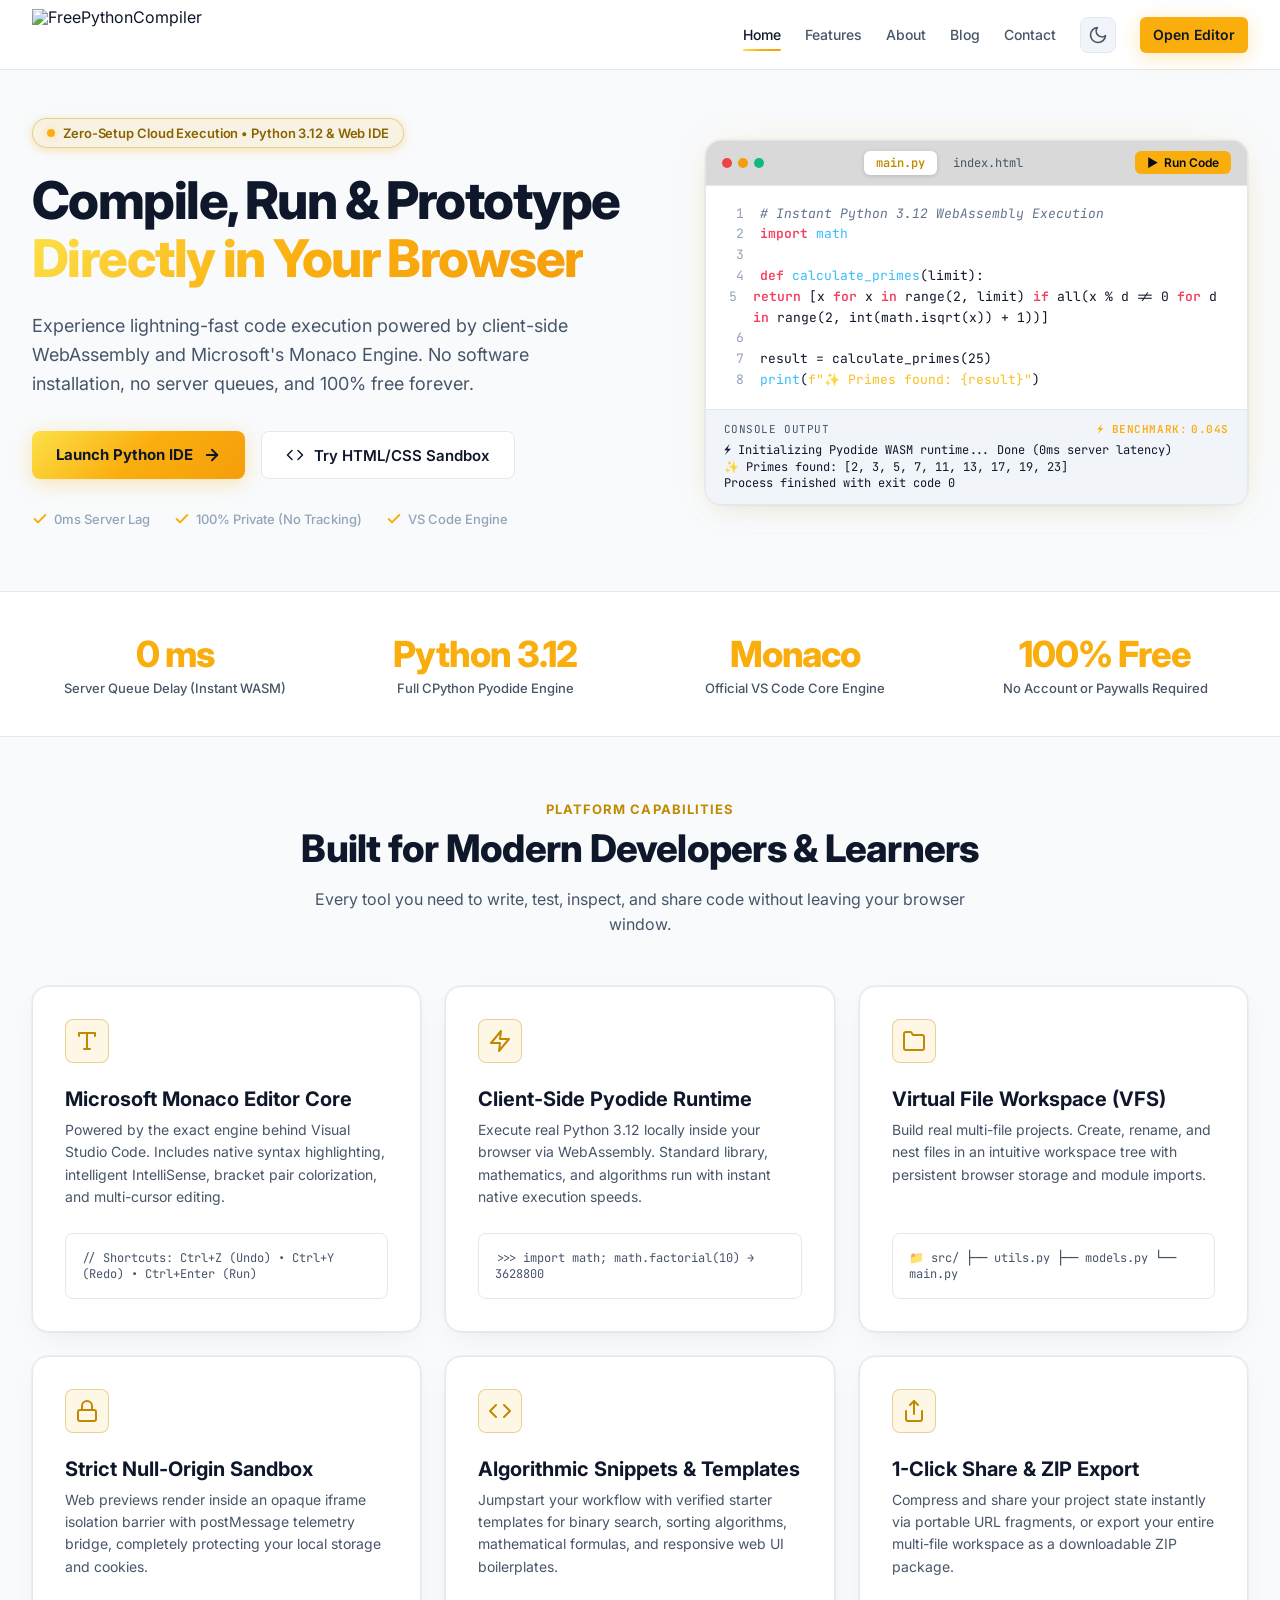
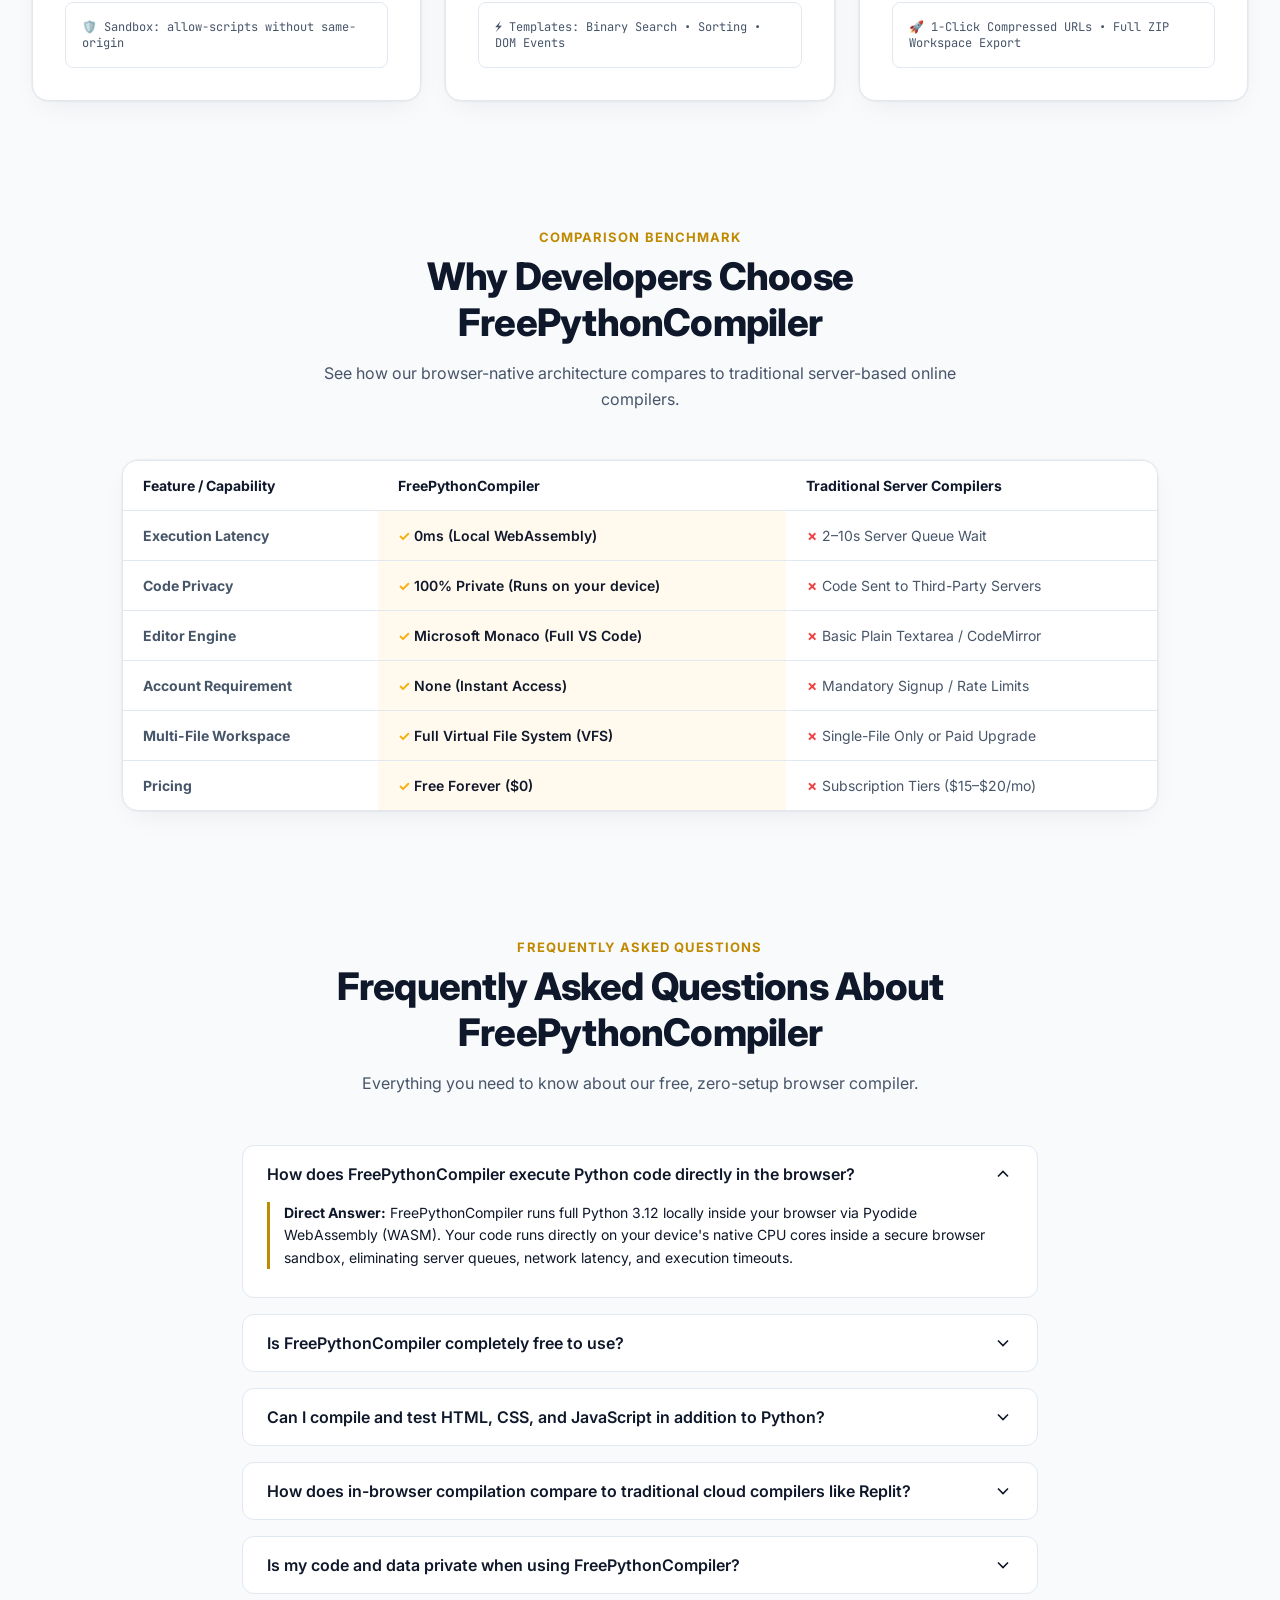
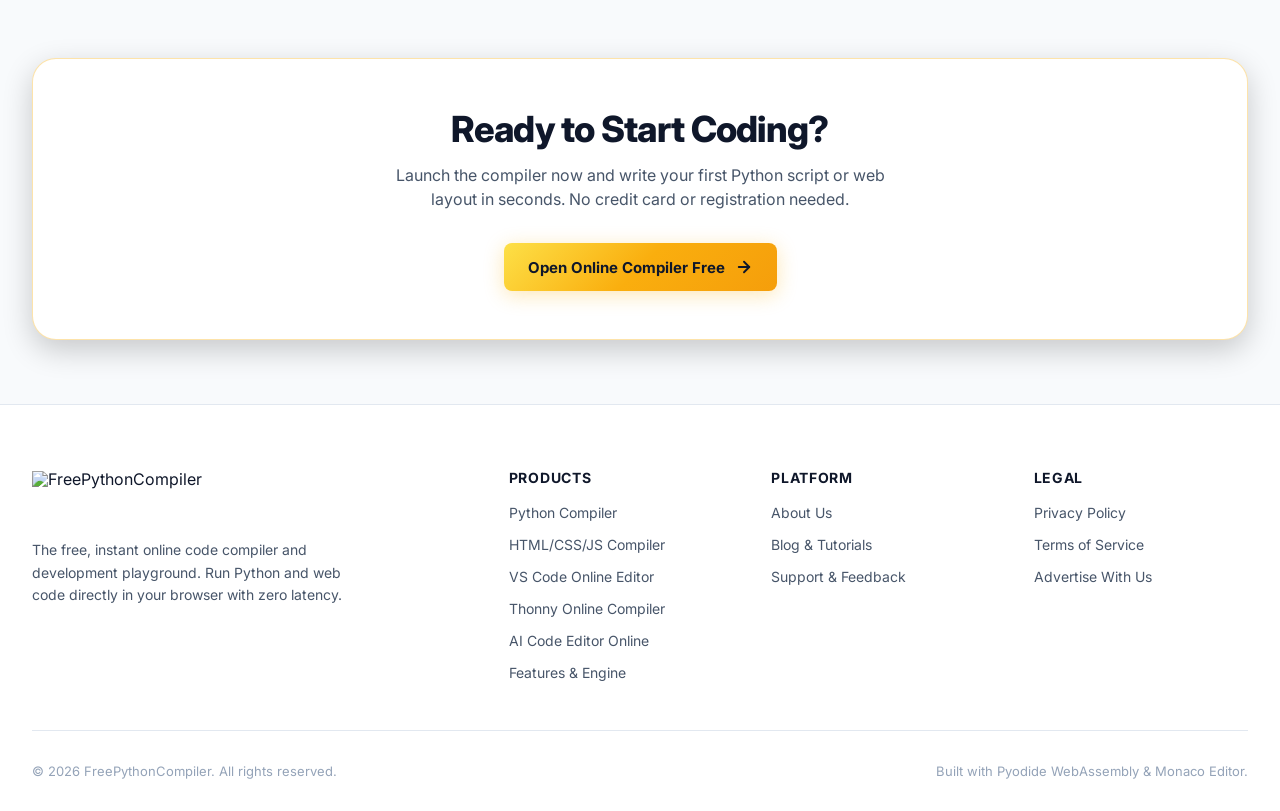
==== commit b4939195: "feat(seo): separate html-compiler, launch targeted programmatic landing pages for GSC breakout queri" ====
--- a/frontend/index.html
+++ b/frontend/index.html
@@ -564,6 +564,9 @@
                 <ul>
                     <li><a href="/python-compiler">Python Compiler</a></li>
                     <li><a href="/html-compiler">HTML/CSS/JS Compiler</a></li>
+                    <li><a href="/visual-studio-code-online-compiler">VS Code Online Editor</a></li>
+                    <li><a href="/thonny-online-compiler">Thonny Online Compiler</a></li>
+                    <li><a href="/ai-code-editor-online">AI Code Editor Online</a></li>
                     <li><a href="/features">Features & Engine</a></li>
                 </ul>
             </div>
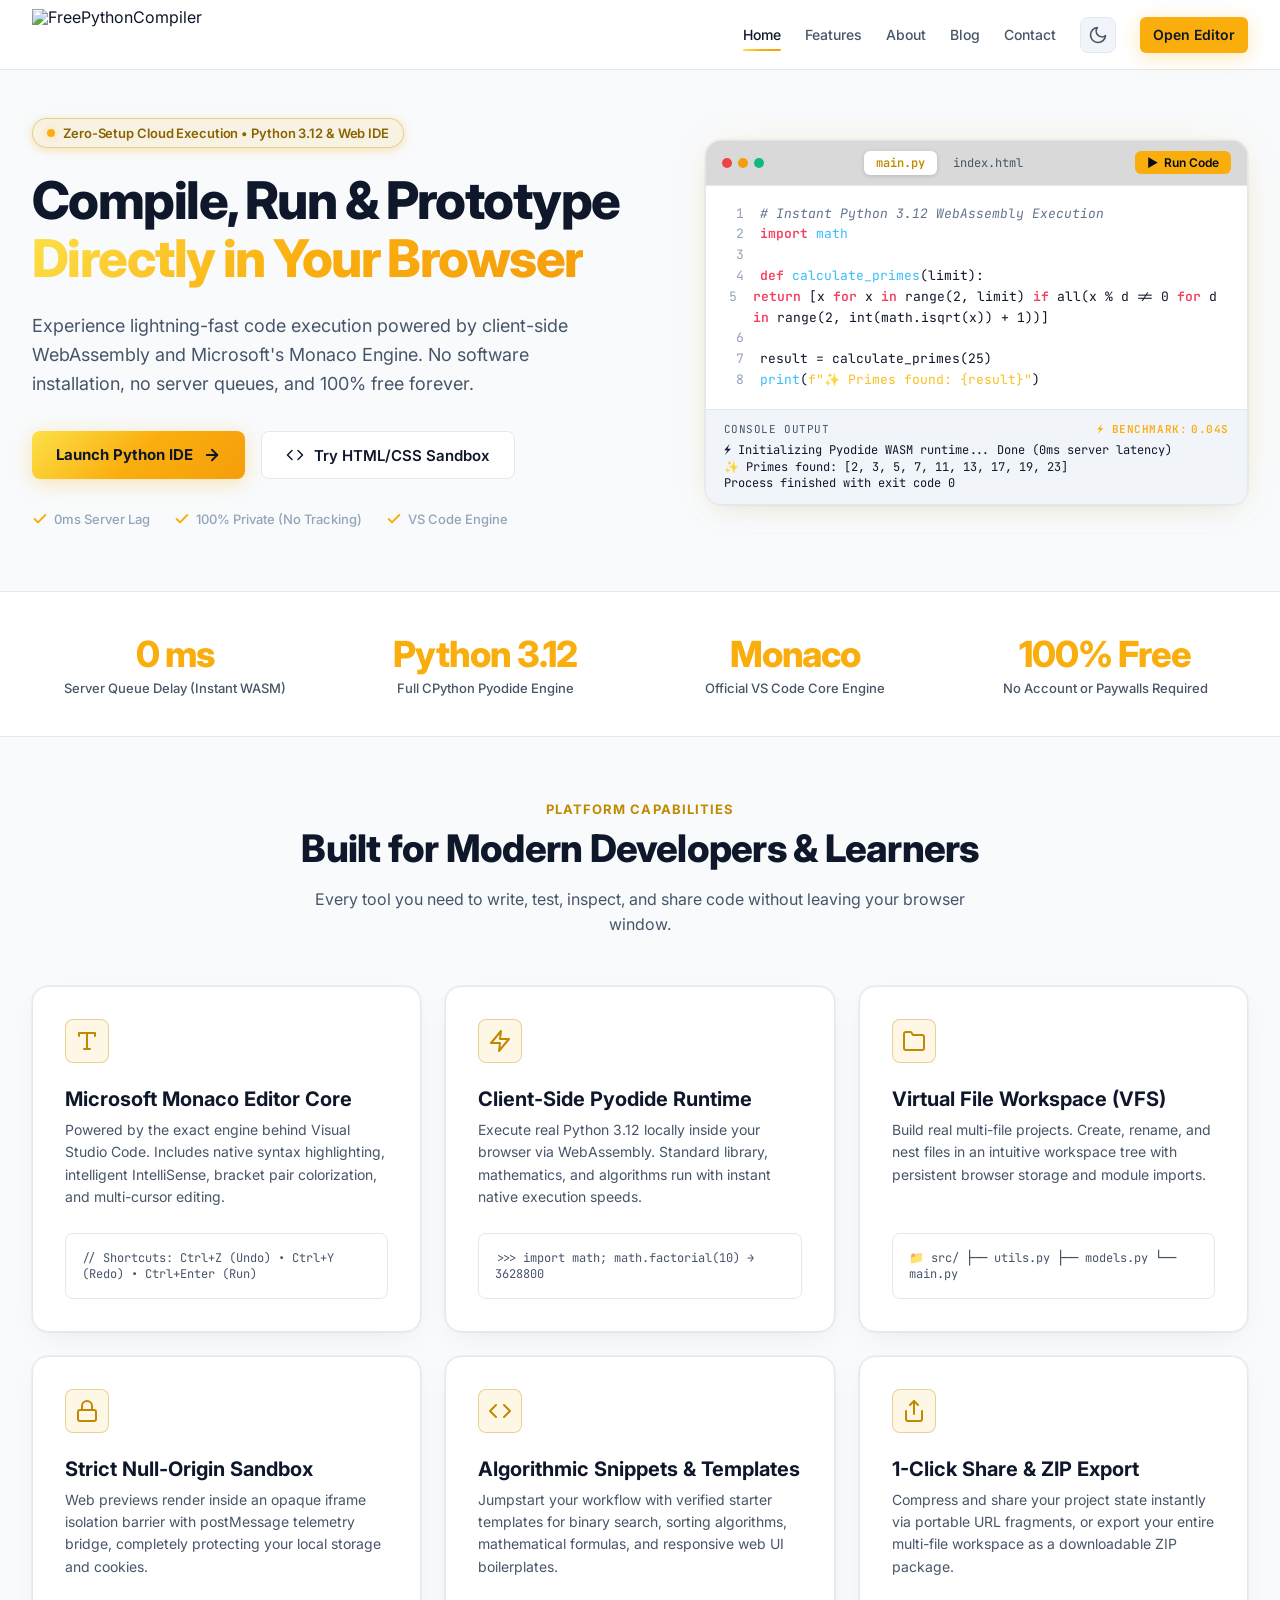
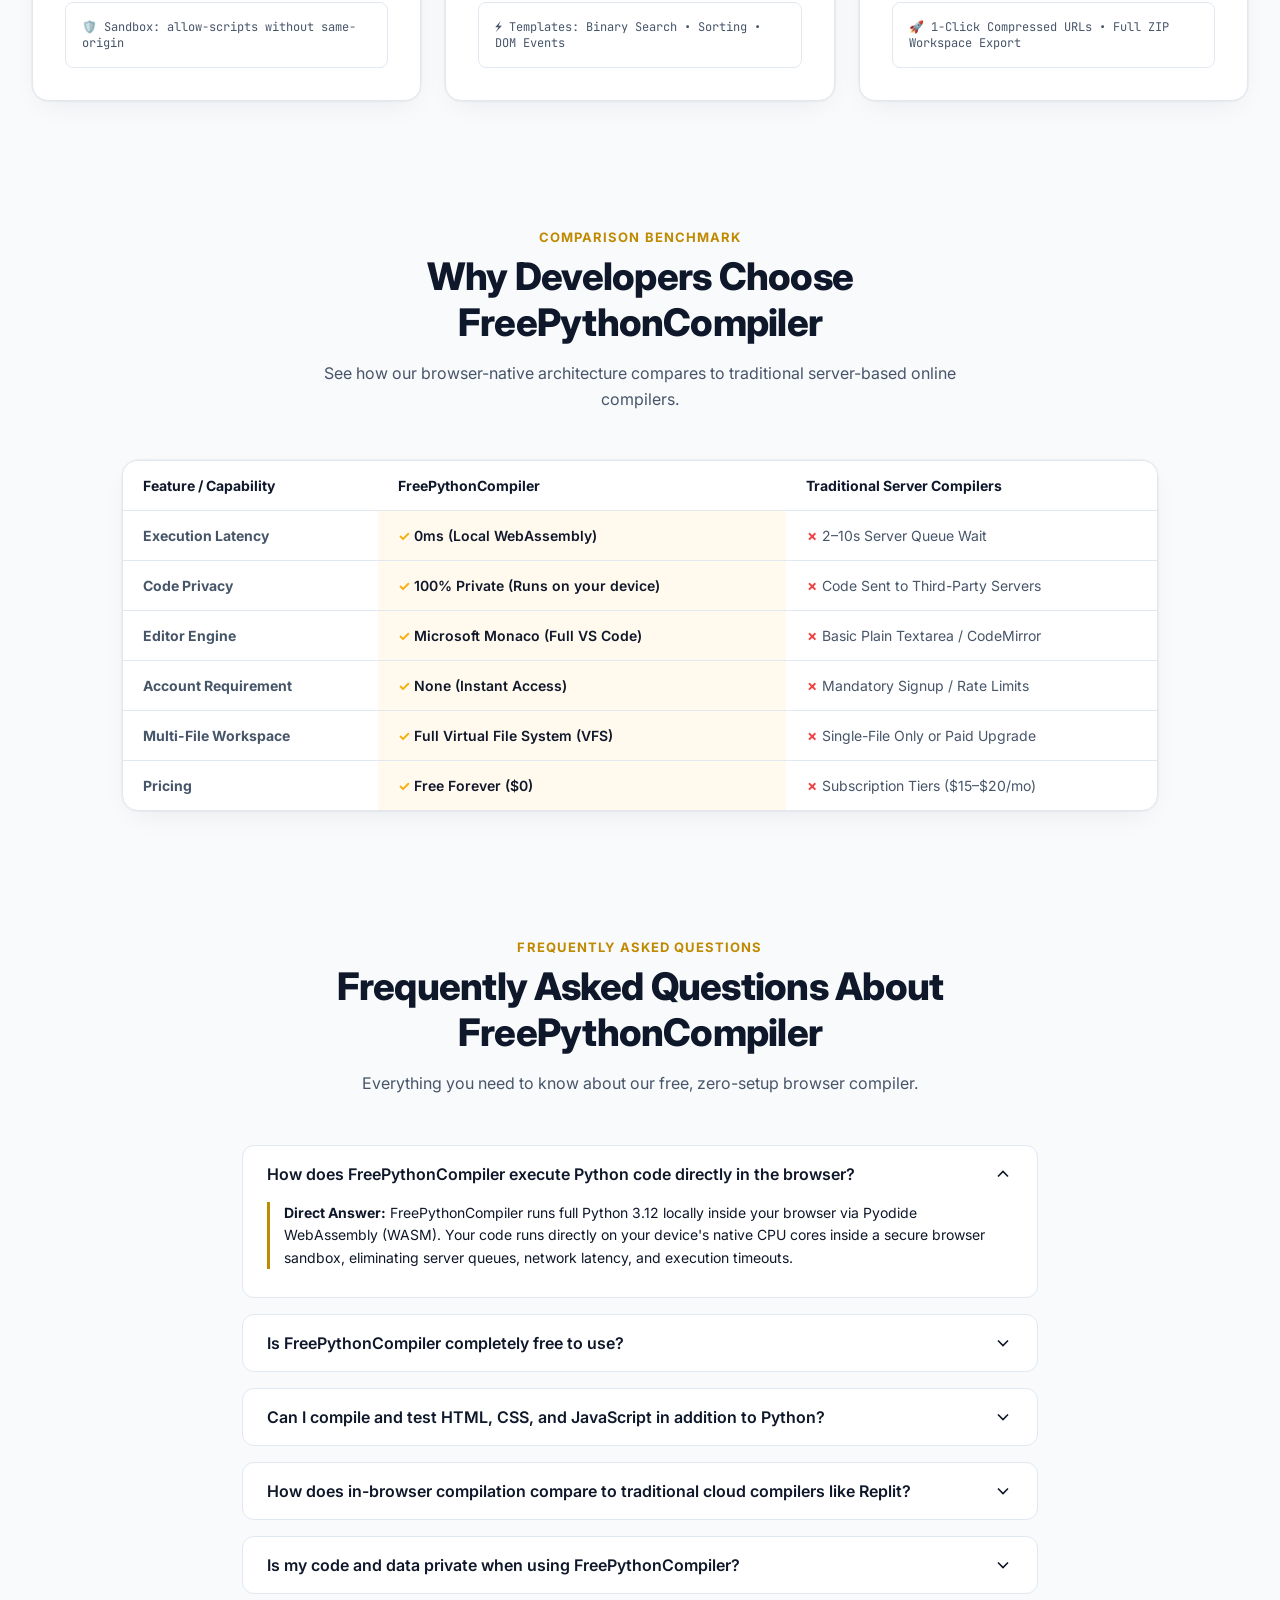
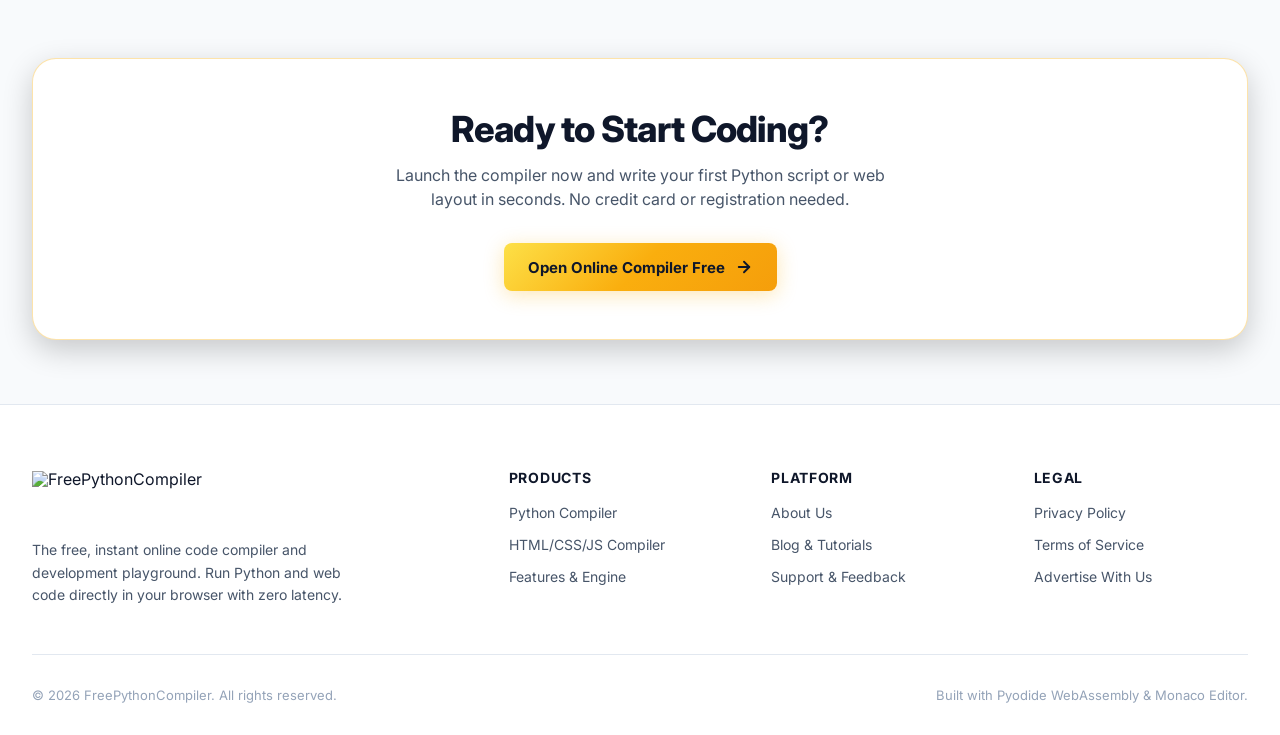
==== commit b7debe88: "feat(seo): clean global footers for programmatic scalability, add BreadcrumbList schema, verificatio" ====
--- a/frontend/index.html
+++ b/frontend/index.html
@@ -1,4 +1,4 @@
-<!DOCTYPE html>
+﻿<!DOCTYPE html>
 <html lang="en">
 
 <head>
@@ -564,10 +564,7 @@
                 <ul>
                     <li><a href="/python-compiler">Python Compiler</a></li>
                     <li><a href="/html-compiler">HTML/CSS/JS Compiler</a></li>
-                    <li><a href="/visual-studio-code-online-compiler">VS Code Online Editor</a></li>
-                    <li><a href="/thonny-online-compiler">Thonny Online Compiler</a></li>
-                    <li><a href="/ai-code-editor-online">AI Code Editor Online</a></li>
-                    <li><a href="/features">Features & Engine</a></li>
+                    <li><a href="/features">Features &amp; Engine</a></li>
                 </ul>
             </div>
             <div class="footer-col">
